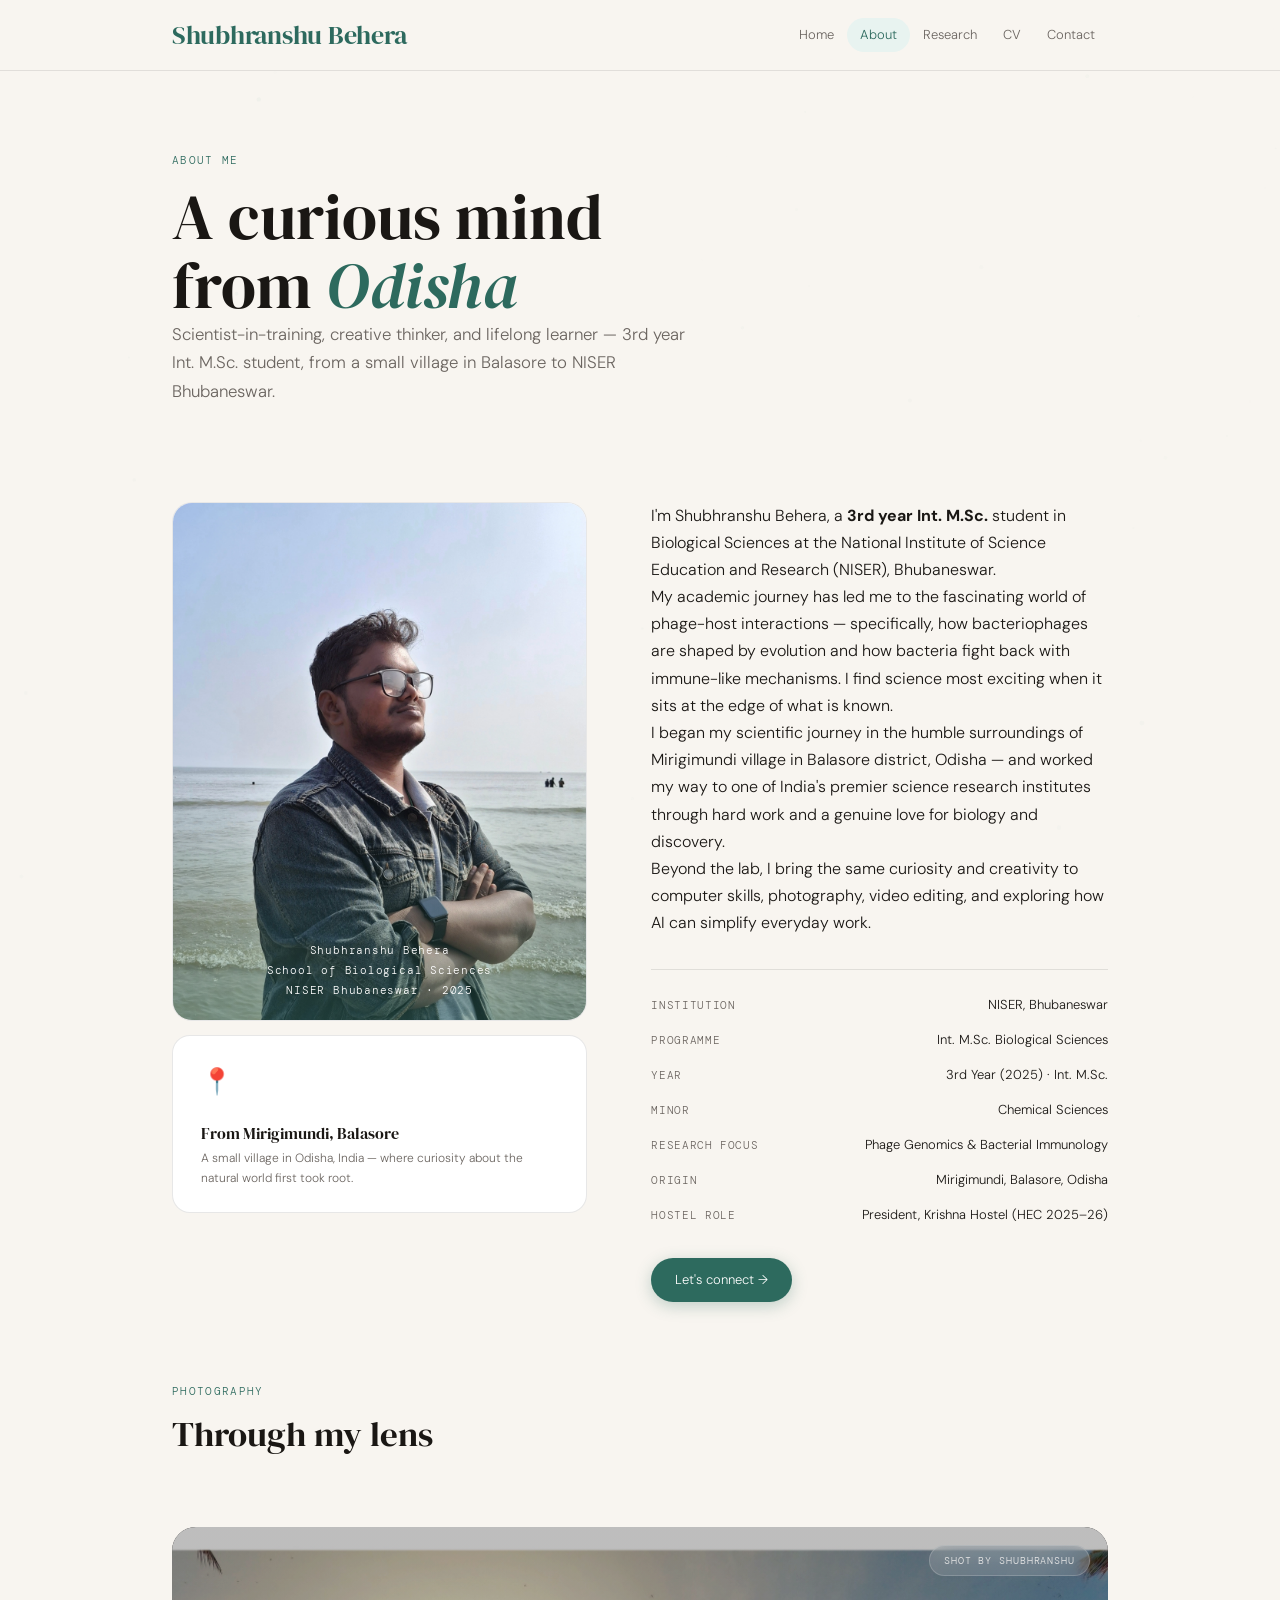
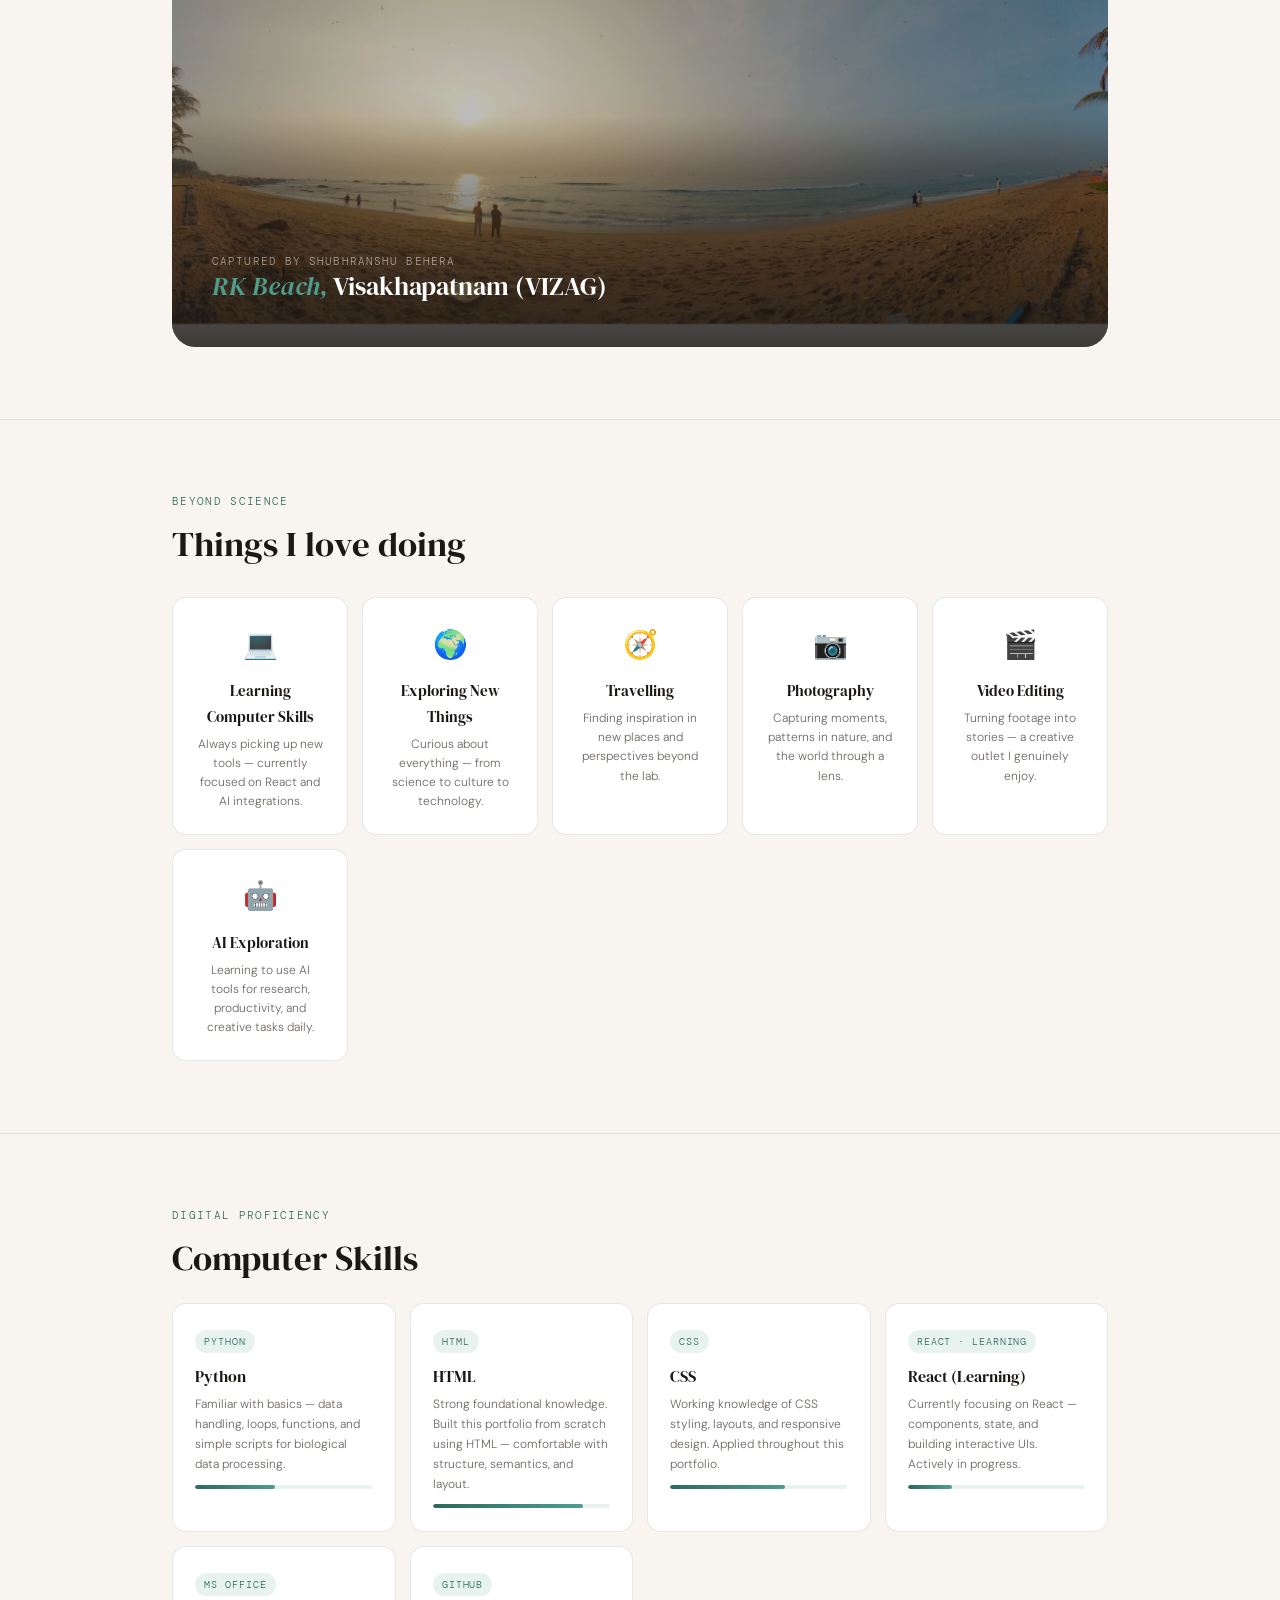
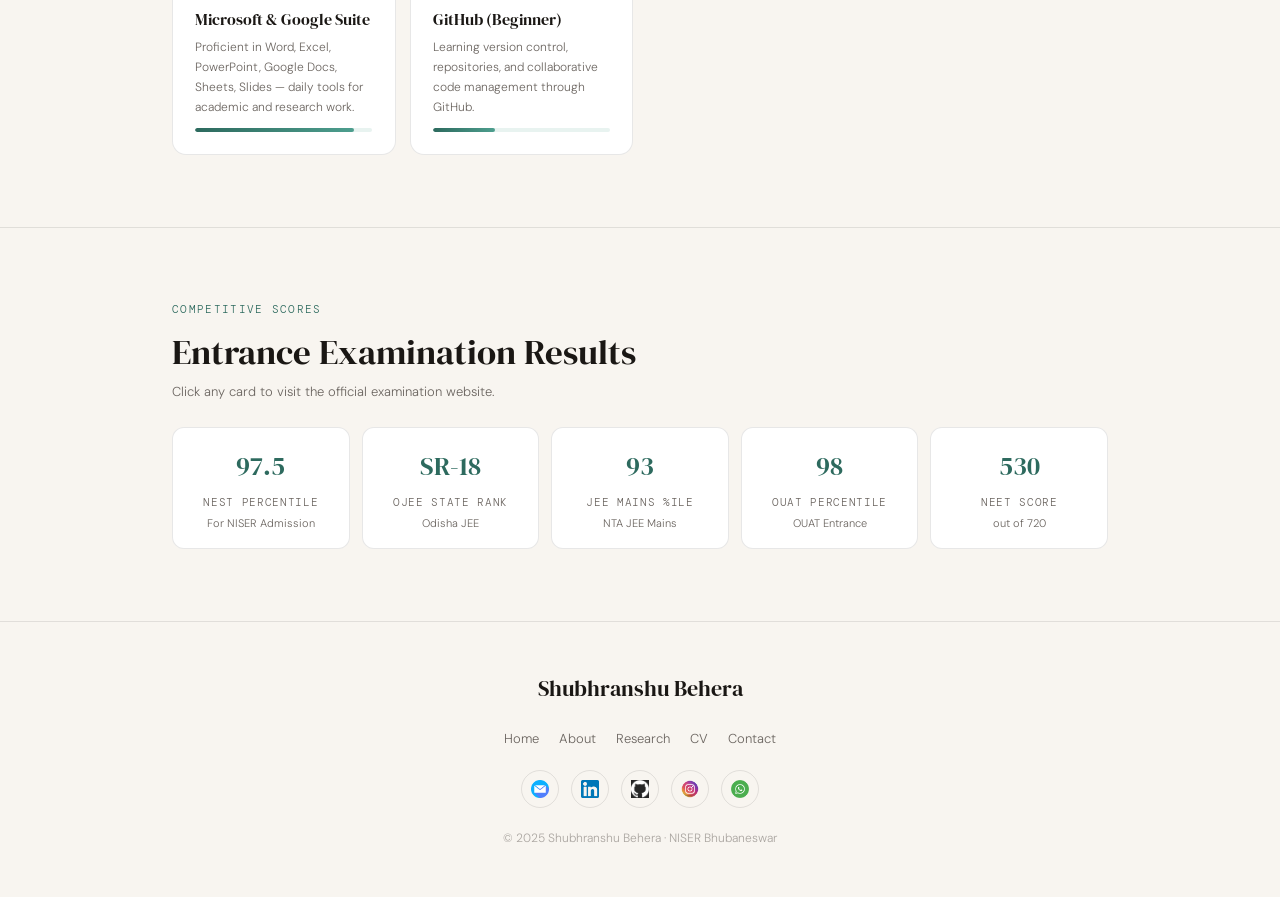
==== about.html @ 4f6c178b "protfolio" ====
<!DOCTYPE html>
<html lang="en">
<head>
  <meta charset="UTF-8" />
  <meta name="viewport" content="width=device-width, initial-scale=1.0" />
  <title>About — Shubhranshu Behera</title>
  <link rel="stylesheet" href="style.css" />
  <style>
    .about-grid {
      display: grid; grid-template-columns: 1fr 1.1fr;
      gap: 4rem; padding: 3rem 0 5rem; align-items: start;
    }
    @media (max-width: 700px) { .about-grid { grid-template-columns: 1fr; gap: 2.5rem; } }

    /* portrait */
    .portrait-area { position: sticky; top: 90px; }
    .portrait-box {
      background: white; border: 1px solid var(--border);
      border-radius: 20px; aspect-ratio: 4/5;
      display: flex; align-items: center; justify-content: center;
      flex-direction: column; gap: 14px;
      position: relative; overflow: hidden;
    }
    .portrait-box img {
      position: absolute; inset: 0; width: 100%; height: 100%;
      object-fit: cover; object-position: top center;
    }
    .portrait-box::before {
      content: ''; position: absolute; bottom: 0; left: 0; right: 0; z-index: 1;
      height: 45%; background: linear-gradient(to top, rgba(45,106,94,0.45), transparent);
    }
    .portrait-caption {
      font-family: var(--mono); font-size: 11px; letter-spacing: 0.07em;
      color: white; text-align: center; padding: 0 1.5rem;
      position: absolute; bottom: 1.2rem; left: 0; right: 0;
      z-index: 2; line-height: 1.8;
    }
    .origin-band {
      background: white; border: 1px solid var(--border);
      border-radius: 18px; padding: 1.5rem 1.75rem;
      display: flex; align-items: center; gap: 1.25rem; flex-wrap: wrap;
      margin-top: 14px;
      transition: border-color 0.2s, box-shadow 0.2s;
    }
    .origin-band:hover { border-color: var(--teal-mid); box-shadow: 0 6px 18px rgba(45,106,94,0.09); }
    .origin-pin { font-size: 1.6rem; }
    .origin-text h3 { font-family: var(--serif); font-size: 1rem; color: var(--ink); margin-bottom: 3px; }
    .origin-text p { font-size: 12px; color: var(--ink-muted); }

    /* about text */
    .about-text p { color: var(--ink-muted); margin-bottom: 1.2rem; font-size: 0.98rem; line-height: 1.9; }
    .about-text p.lead { font-family: var(--serif); font-size: 1.15rem; color: var(--ink); line-height: 1.65; margin-bottom: 1.4rem; }

    .info-list { list-style: none; margin-top: 2rem; border-top: 1px solid var(--border); padding-top: 1.5rem; display: flex; flex-direction: column; gap: 13px; }
    .info-list li { display: flex; justify-content: space-between; align-items: baseline; font-size: 13px; gap: 1rem; }
    .info-list .key { font-family: var(--mono); font-size: 11px; letter-spacing: 0.06em; text-transform: uppercase; color: var(--ink-muted); white-space: nowrap; }
    .info-list .val { color: var(--ink); text-align: right; }

    /* hobbies */
    .hobbies-section { border-top: 1px solid var(--border); padding: 4.5rem 0; }
    .hobbies-grid { display: grid; grid-template-columns: repeat(auto-fit, minmax(170px, 1fr)); gap: 14px; margin-top: 2rem; }
    .hobby-card {
      background: white; border: 1px solid var(--border);
      border-radius: 14px; padding: 1.4rem; text-align: center;
      transition: transform 0.3s cubic-bezier(0.22,1,0.36,1), box-shadow 0.3s;
    }
    .hobby-card:hover { transform: translateY(-4px); box-shadow: 0 12px 30px rgba(45,106,94,0.1); }
    .hobby-icon { font-size: 1.75rem; margin-bottom: 10px; }
    .hobby-title { font-family: var(--serif); font-size: 0.95rem; color: var(--ink); margin-bottom: 5px; }
    .hobby-desc { font-size: 12px; color: var(--ink-muted); line-height: 1.6; }

    /* ── COMPUTER SKILLS (moved from research, no emojis) ── */
    .section-block-about { padding: 4.5rem 0; border-top: 1px solid var(--border); }
    .comp-grid { display: grid; grid-template-columns: repeat(auto-fit, minmax(200px, 1fr)); gap: 14px; margin-top: 1.5rem; }
    .comp-card {
      background: white; border: 1px solid var(--border);
      border-radius: 14px; padding: 1.4rem;
      transition: transform 0.25s cubic-bezier(0.22,1,0.36,1), box-shadow 0.25s;
    }
    .comp-card:hover { transform: translateY(-3px); box-shadow: 0 8px 24px rgba(45,106,94,0.09); }
    .comp-title { font-family: var(--serif); font-size: 1rem; color: var(--ink); margin-bottom: 5px; }
    .comp-desc { font-size: 12px; color: var(--ink-muted); line-height: 1.65; margin-bottom: 10px; }
    .skill-bar { background: var(--teal-light); border-radius: 4px; overflow: hidden; }
    .skill-bar-fill { height: 4px; background: linear-gradient(90deg, var(--teal), var(--teal-mid)); border-radius: 4px; transition: width 1.2s cubic-bezier(0.22,1,0.36,1); width: 0%; }

    /* ── COMPETITIVE SCORES ── */
    .scores-grid { display: grid; grid-template-columns: repeat(auto-fit, minmax(150px, 1fr)); gap: 12px; margin-top: 1.5rem; }
  </style>
</head>
<body>
<div id="progress-bar"></div>
<div class="page-wrap">

  <header>
    <div class="header-inner">
      <a class="logo" href="index.html">Shubhranshu <span>Behera</span></a>
      <nav>
        <a href="index.html">Home</a>
        <a href="about.html" class="active">About</a>
        <a href="research.html">Research</a>
        <a href="cv.html">CV</a>
        <a href="contact.html">Contact</a>
      </nav>
    </div>
  </header>

  <main>
    <section class="page-hero">
      <div class="container">
        <span class="section-label hi">About me</span>
        <!-- #5: 3rd year Int. M.Sc. in heading area -->
        <h1 class="hi2">A curious mind<br/>from <em style="color:var(--teal);">Odisha</em></h1>
        <p class="hi3">Scientist-in-training, creative thinker, and lifelong learner — 3rd year Int. M.Sc. student, from a small village in Balasore to NISER Bhubaneswar.</p>
      </div>
    </section>

    <div class="container">
      <div class="about-grid">

        <!-- PORTRAIT with shubu.webp (#1) -->
        <div class="portrait-area reveal from-left">
          <div class="portrait-box">
            <img src="assets/shubu.webp" alt="Shubhranshu Behera" />
            <div class="portrait-caption">
              Shubhranshu Behera<br/>School of Biological Sciences<br/>NISER Bhubaneswar · 2025
            </div>
          </div>

          <div class="origin-band">
            <div class="origin-pin">📍</div>
            <div class="origin-text">
              <h3>From Mirigimundi, Balasore</h3>
              <p>A small village in Odisha, India — where curiosity about the natural world first took root.</p>
            </div>
          </div>
        </div>

        <div class="reveal from-right">
          <p class="lead">
            I'm Shubhranshu Behera, a <strong>3rd year Int. M.Sc.</strong> student in Biological Sciences at the National Institute of Science Education and Research (NISER), Bhubaneswar.
          </p>
          <p>
            My academic journey has led me to the fascinating world of phage-host interactions — specifically, how bacteriophages are shaped by evolution and how bacteria fight back with immune-like mechanisms. I find science most exciting when it sits at the edge of what is known.
          </p>
          <p>
            I began my scientific journey in the humble surroundings of Mirigimundi village in Balasore district, Odisha — and worked my way to one of India's premier science research institutes through hard work and a genuine love for biology and discovery.
          </p>
          <p>
            Beyond the lab, I bring the same curiosity and creativity to computer skills, photography, video editing, and exploring how AI can simplify everyday work.
          </p>

          <ul class="info-list">
            <li><span class="key">Institution</span><span class="val">NISER, Bhubaneswar</span></li>
            <li><span class="key">Programme</span><span class="val">Int. M.Sc. Biological Sciences</span></li>
            <!-- #5 -->
            <li><span class="key">Year</span><span class="val">3rd Year (2025) · Int. M.Sc.</span></li>
            <li><span class="key">Minor</span><span class="val">Chemical Sciences</span></li>
            <li><span class="key">Research focus</span><span class="val">Phage Genomics &amp; Bacterial Immunology</span></li>
            <li><span class="key">Origin</span><span class="val">Mirigimundi, Balasore, Odisha</span></li>
            <li><span class="key">Hostel role</span><span class="val">President, Krishna Hostel (HEC 2025–26)</span></li>
          </ul>

          <div style="margin-top:2rem;">
            <a href="contact.html" class="btn btn-primary">Let's connect →</a>
          </div>
        </div>

      </div>
    </div>

    <!-- PHOTOGRAPHY SHOWCASE — banner.jpg (#3) -->
    <div class="container">
      <span class="section-label reveal">Photography</span>
      <h2 class="reveal d1" style="margin-bottom:1.5rem;">Through my lens</h2>
      <div class="photo-showcase reveal from-scale">
        <img src="assets/banner.jpg" alt="RK Beach, Visakhapatnam" />
        <div class="photo-credit-badge">Shot by Shubhranshu</div>
        <div class="photo-showcase-overlay">
          <div class="photo-byline">Captured by Shubhranshu Behera</div>
          <div class="photo-place"><em>RK Beach,</em> Visakhapatnam (VIZAG)</div>
        </div>
      </div>
    </div>

    <!-- HOBBIES -->
    <section class="hobbies-section">
      <div class="container">
        <span class="section-label reveal">Beyond science</span>
        <h2 class="reveal d1">Things I love doing</h2>
        <div class="hobbies-grid">
          <div class="hobby-card reveal"><div class="hobby-icon">💻</div><div class="hobby-title">Learning Computer Skills</div><div class="hobby-desc">Always picking up new tools — currently focused on React and AI integrations.</div></div>
          <div class="hobby-card reveal d1"><div class="hobby-icon">🌍</div><div class="hobby-title">Exploring New Things</div><div class="hobby-desc">Curious about everything — from science to culture to technology.</div></div>
          <div class="hobby-card reveal d2"><div class="hobby-icon">🧭</div><div class="hobby-title">Travelling</div><div class="hobby-desc">Finding inspiration in new places and perspectives beyond the lab.</div></div>
          <div class="hobby-card reveal d3"><div class="hobby-icon">📷</div><div class="hobby-title">Photography</div><div class="hobby-desc">Capturing moments, patterns in nature, and the world through a lens.</div></div>
          <div class="hobby-card reveal d4"><div class="hobby-icon">🎬</div><div class="hobby-title">Video Editing</div><div class="hobby-desc">Turning footage into stories — a creative outlet I genuinely enjoy.</div></div>
          <div class="hobby-card reveal d5"><div class="hobby-icon">🤖</div><div class="hobby-title">AI Exploration</div><div class="hobby-desc">Learning to use AI tools for research, productivity, and creative tasks daily.</div></div>
        </div>
      </div>
    </section>

    <!-- #11–12: COMPUTER SKILLS — no emojis, on about page -->
    <section class="section-block-about">
      <div class="container">
        <span class="section-label reveal">Digital proficiency</span>
        <h2 class="reveal d1" style="margin-bottom:0.5rem;">Computer Skills</h2>
        <div class="comp-grid">
          <div class="comp-card reveal">
            <span class="comp-pill">Python</span>
            <div class="comp-title">Python</div>
            <div class="comp-desc">Familiar with basics — data handling, loops, functions, and simple scripts for biological data processing.</div>
            <div class="skill-bar"><div class="skill-bar-fill" data-width="45%"></div></div>
          </div>
          <div class="comp-card reveal d1">
            <span class="comp-pill">HTML</span>
            <div class="comp-title">HTML</div>
            <div class="comp-desc">Strong foundational knowledge. Built this portfolio from scratch using HTML — comfortable with structure, semantics, and layout.</div>
            <div class="skill-bar"><div class="skill-bar-fill" data-width="85%"></div></div>
          </div>
          <div class="comp-card reveal d2">
            <span class="comp-pill">CSS</span>
            <div class="comp-title">CSS</div>
            <div class="comp-desc">Working knowledge of CSS styling, layouts, and responsive design. Applied throughout this portfolio.</div>
            <div class="skill-bar"><div class="skill-bar-fill" data-width="65%"></div></div>
          </div>
          <div class="comp-card reveal d3">
            <span class="comp-pill">React · Learning</span>
            <div class="comp-title">React (Learning)</div>
            <div class="comp-desc">Currently focusing on React — components, state, and building interactive UIs. Actively in progress.</div>
            <div class="skill-bar"><div class="skill-bar-fill" data-width="25%"></div></div>
          </div>
          <div class="comp-card reveal d4">
            <span class="comp-pill">MS Office</span>
            <div class="comp-title">Microsoft &amp; Google Suite</div>
            <div class="comp-desc">Proficient in Word, Excel, PowerPoint, Google Docs, Sheets, Slides — daily tools for academic and research work.</div>
            <div class="skill-bar"><div class="skill-bar-fill" data-width="90%"></div></div>
          </div>
          <div class="comp-card reveal d5">
            <span class="comp-pill">GitHub</span>
            <div class="comp-title">GitHub (Beginner)</div>
            <div class="comp-desc">Learning version control, repositories, and collaborative code management through GitHub.</div>
            <div class="skill-bar"><div class="skill-bar-fill" data-width="35%"></div></div>
          </div>
        </div>
      </div>
    </section>

    <!-- #13: COMPETITIVE SCORES with exam site links -->
    <section class="section-block-about">
      <div class="container">
        <span class="section-label reveal">Competitive scores</span>
        <h2 class="reveal d1" style="margin-bottom:0.5rem;">Entrance Examination Results</h2>
        <p class="reveal d2" style="font-size:13px;color:var(--ink-muted);margin-bottom:1.5rem;">Click any card to visit the official examination website.</p>
        <div class="scores-grid">
          <a class="score-card-link reveal" href="https://www.niser.ac.in/nest/" target="_blank">
            <div class="sc-num">97.5</div>
            <div class="sc-label">NEST Percentile</div>
            <div class="sc-sub">For NISER Admission</div>
          </a>
          <a class="score-card-link reveal d1" href="https://ojee.nic.in" target="_blank">
            <div class="sc-num">SR-18</div>
            <div class="sc-label">OJEE State Rank</div>
            <div class="sc-sub">Odisha JEE</div>
          </a>
          <a class="score-card-link reveal d2" href="https://jeemain.nta.nic.in" target="_blank">
            <div class="sc-num">93</div>
            <div class="sc-label">JEE Mains %ile</div>
            <div class="sc-sub">NTA JEE Mains</div>
          </a>
          <a class="score-card-link reveal d3" href="https://ouat.ac.in" target="_blank">
            <div class="sc-num">98</div>
            <div class="sc-label">OUAT Percentile</div>
            <div class="sc-sub">OUAT Entrance</div>
          </a>
          <a class="score-card-link reveal d4" href="https://neet.nta.nic.in" target="_blank">
            <div class="sc-num">530</div>
            <div class="sc-label">NEET Score</div>
            <div class="sc-sub">out of 720</div>
          </a>
        </div>
      </div>
    </section>

  </main>

  <footer>
    <div class="footer-inner">
      <div class="footer-name">Shubhranshu Behera</div>
      <div class="footer-links">
        <a href="index.html">Home</a>
        <a href="about.html">About</a>
        <a href="research.html">Research</a>
        <a href="cv.html">CV</a>
        <a href="contact.html">Contact</a>
      </div>
      <div class="footer-social">
        <a href="mailto:shubhranshu.behera@niser.ac.in" title="Email">
          <img src="assets/email.png" alt="Email" />
        </a>
        <a href="https://www.linkedin.com/in/shubhranshubehera" target="_blank" title="LinkedIn">
          <img src="assets/linkedin.png" alt="LinkedIn" />
        </a>
        <a href="https://github.com" target="_blank" title="GitHub">
          <img src="assets/github.png" alt="GitHub" />
        </a>
        <a href="https://www.instagram.com/shubhranshu.24?igsh=MTVxOXNwcnUxMHh3Zw==" target="_blank" title="Instagram">
          <img src="assets/instagram.png" alt="Instagram" />
        </a>
        <a href="https://wa.me/919668183243" target="_blank" title="WhatsApp">
          <img src="assets/whatsapp.png" alt="WhatsApp" />
        </a>
      </div>
      <div class="footer-copy">© 2025 Shubhranshu Behera · NISER Bhubaneswar</div>
    </div>
  </footer>
</div>
<script src="main.js"></script>
</body>
</html>
---- style.css ----
@import url('https://fonts.googleapis.com/css2?family=DM+Serif+Display:ital@0;1&family=DM+Sans:opsz,wght@9..40,300;9..40,400;9..40,500&family=DM+Mono:wght@400;500&display=swap');

*, *::before, *::after { box-sizing: border-box; margin: 0; padding: 0; }

:root {
  --cream: #F8F5F0;
  --ink: #1A1714;
  --ink-muted: #6B6560;
  --teal: #2D6A5E;
  --teal-light: #E8F3F0;
  --teal-mid: #4D9E8E;
  --accent: #C4A882;
  --border: rgba(26,23,20,0.1);
  --serif: 'DM Serif Display', Georgia, serif;
  --sans: 'DM Sans', sans-serif;
  --mono: 'DM Mono', monospace;
}

html { scroll-behavior: smooth; }

body {
  font-family: var(--sans);
  background: var(--cream);
  color: var(--ink);
  font-size: 16px;
  line-height: 1.7;
  font-weight: 300;
  overflow-x: hidden;
}

/* ── SCROLL REVEAL ── */
.reveal {
  opacity: 0;
  transform: translateY(32px);
  transition: opacity 0.7s cubic-bezier(0.22,1,0.36,1), transform 0.7s cubic-bezier(0.22,1,0.36,1);
}
.reveal.visible { opacity: 1; transform: translateY(0); }
.reveal.from-left { transform: translateX(-36px); }
.reveal.from-left.visible { transform: translateX(0); }
.reveal.from-right { transform: translateX(36px); }
.reveal.from-right.visible { transform: translateX(0); }
.reveal.from-scale { transform: scale(0.90) translateY(16px); }
.reveal.from-scale.visible { transform: scale(1) translateY(0); }
.d1 { transition-delay: 0.08s; }
.d2 { transition-delay: 0.16s; }
.d3 { transition-delay: 0.24s; }
.d4 { transition-delay: 0.32s; }
.d5 { transition-delay: 0.40s; }
.d6 { transition-delay: 0.48s; }

/* ── SCROLL PROGRESS ── */
#progress-bar {
  position: fixed; top: 0; left: 0;
  height: 3px;
  background: linear-gradient(90deg, var(--teal), var(--teal-mid), var(--accent));
  z-index: 9999; width: 0%;
  transition: width 0.08s linear;
  box-shadow: 0 0 8px rgba(77,158,142,0.5);
}

/* ── PARTICLE CANVAS ── */
#particle-canvas {
  position: fixed; top: 0; left: 0;
  width: 100%; height: 100%;
  pointer-events: none; z-index: 0; opacity: 0.5;
}
.page-wrap { position: relative; z-index: 1; }

/* ── HEADER ── */
header {
  position: sticky; top: 0; z-index: 100;
  background: rgba(248,245,240,0.92);
  backdrop-filter: blur(20px);
  border-bottom: 1px solid var(--border);
  transition: box-shadow 0.3s;
}
header.scrolled { box-shadow: 0 2px 30px rgba(0,0,0,0.09); }

.header-inner {
  max-width: 1000px; margin: 0 auto;
  padding: 0 2rem; height: 70px;
  display: flex; align-items: center; justify-content: space-between;
}

/* LOGO – bigger + full teal (#4 & #7) */
.logo {
  font-family: var(--serif); font-size: 1.65rem;
  color: var(--teal);
  text-decoration: none; letter-spacing: -0.01em;
  transition: opacity 0.2s;
}
.logo:hover { opacity: 0.78; }
.logo span { color: var(--teal); }

nav { display: flex; align-items: center; }
nav a {
  font-size: 13px; color: var(--ink-muted);
  text-decoration: none; padding: 6px 13px;
  border-radius: 20px;
  transition: color 0.2s, background 0.2s;
}
nav a:hover, nav a.active { color: var(--teal); background: var(--teal-light); }

/* ── FOOTER ── */
footer { border-top: 1px solid var(--border); background: var(--cream); padding: 3rem 2rem; }
.footer-inner {
  max-width: 1000px; margin: 0 auto;
  display: flex; flex-direction: column;
  align-items: center; text-align: center; gap: 1.25rem;
}
.footer-name { font-family: var(--serif); font-size: 1.4rem; color: var(--ink); }
.footer-links { display: flex; gap: 20px; flex-wrap: wrap; justify-content: center; }
.footer-links a { font-size: 13px; color: var(--ink-muted); text-decoration: none; transition: color 0.2s; }
.footer-links a:hover { color: var(--teal); }
.footer-copy { font-size: 12px; color: var(--ink-muted); opacity: 0.55; }

.footer-social { display: flex; gap: 12px; align-items: center; }
.footer-social a {
  width: 38px; height: 38px; border-radius: 50%;
  border: 1px solid var(--border);
  display: flex; align-items: center; justify-content: center;
  text-decoration: none; font-size: 16px;
  transition: border-color 0.2s, background 0.2s, transform 0.3s cubic-bezier(0.22,1,0.36,1), box-shadow 0.2s;
}
.footer-social a:hover {
  background: var(--teal-light); border-color: var(--teal-mid);
  transform: translateY(-3px) scale(1.08);
  box-shadow: 0 6px 18px rgba(45,106,94,0.18);
}
.footer-social a img { width: 18px; height: 18px; object-fit: contain; }

/* ── LAYOUT ── */
.page-wrap { min-height: 100vh; display: flex; flex-direction: column; }
main { flex: 1; }
.container { max-width: 1000px; margin: 0 auto; padding: 0 2rem; }

/* ── TYPOGRAPHY ── */
h1, h2, h3 { font-family: var(--serif); font-weight: 400; }
h1 { font-size: clamp(2.4rem, 6vw, 4rem); line-height: 1.08; }
h2 { font-size: clamp(1.6rem, 3vw, 2.2rem); line-height: 1.2; }
h3 { font-size: 1.15rem; line-height: 1.35; }

.section-label {
  font-family: var(--mono); font-size: 11px;
  letter-spacing: 0.12em; text-transform: uppercase;
  color: var(--teal); margin-bottom: 0.75rem; display: block;
}

.tag {
  display: inline-block; font-size: 12px; font-family: var(--mono);
  padding: 4px 12px; border-radius: 20px;
  border: 1px solid var(--border); color: var(--ink-muted); margin: 3px;
  transition: background 0.2s, color 0.2s, border-color 0.2s, transform 0.2s;
}
.tag:hover { background: var(--teal-light); color: var(--teal); border-color: var(--teal-mid); transform: translateY(-1px); }

.card {
  background: white; border: 1px solid var(--border);
  border-radius: 16px; padding: 1.75rem;
  transition: transform 0.25s, box-shadow 0.25s;
}
.card:hover { transform: translateY(-3px); box-shadow: 0 12px 36px rgba(45,106,94,0.09); }

.btn {
  display: inline-flex; align-items: center; gap: 8px;
  padding: 11px 24px; border-radius: 24px;
  font-size: 13px; font-family: var(--sans);
  text-decoration: none; transition: all 0.25s cubic-bezier(0.22,1,0.36,1);
  cursor: pointer; border: none; position: relative; overflow: hidden;
}
.btn-primary { background: var(--teal); color: white; box-shadow: 0 4px 16px rgba(45,106,94,0.28); }
.btn-primary:hover { background: #235348; transform: translateY(-2px); box-shadow: 0 8px 28px rgba(45,106,94,0.38); }
.btn-outline { background: transparent; color: var(--teal); border: 1px solid var(--teal-mid); }
.btn-outline:hover { background: var(--teal-light); transform: translateY(-2px); box-shadow: 0 6px 18px rgba(45,106,94,0.12); }

.page-hero { padding: 5rem 0 3rem; }
.page-hero p { max-width: 520px; color: var(--ink-muted); font-size: 1.05rem; }

@keyframes heroIn {
  from { opacity: 0; transform: translateY(28px); }
  to   { opacity: 1; transform: translateY(0); }
}
.hi  { animation: heroIn 0.8s cubic-bezier(0.22,1,0.36,1) both; }
.hi2 { animation: heroIn 0.8s 0.12s cubic-bezier(0.22,1,0.36,1) both; }
.hi3 { animation: heroIn 0.8s 0.22s cubic-bezier(0.22,1,0.36,1) both; }
.hi4 { animation: heroIn 0.8s 0.32s cubic-bezier(0.22,1,0.36,1) both; }
.hi5 { animation: heroIn 0.8s 0.42s cubic-bezier(0.22,1,0.36,1) both; }

/* ── FLOATING GRADIENT ORBS ── */
.hero-orb {
  position: absolute; border-radius: 50%;
  pointer-events: none; filter: blur(80px);
}
.hero-orb-1 {
  width: 500px; height: 500px; top: -120px; right: -180px;
  background: radial-gradient(circle, rgba(77,158,142,0.13) 0%, transparent 68%);
  animation: orbFloat1 9s ease-in-out infinite;
}
.hero-orb-2 {
  width: 320px; height: 320px; bottom: 0; left: -100px;
  background: radial-gradient(circle, rgba(196,168,130,0.09) 0%, transparent 70%);
  animation: orbFloat2 13s ease-in-out infinite;
}
@keyframes orbFloat1 {
  0%,100% { transform: translate(0,0) scale(1); }
  33% { transform: translate(28px,-18px) scale(1.04); }
  66% { transform: translate(-12px,22px) scale(0.97); }
}
@keyframes orbFloat2 {
  0%,100% { transform: translate(0,0); }
  50% { transform: translate(22px,-14px); }
}

/* ── TYPEWRITER CURSOR ── */
.tw-cursor {
  display: inline-block; width: 2px; height: 0.85em;
  background: var(--teal); margin-left: 2px; vertical-align: middle;
  animation: twBlink 1.1s step-end infinite;
}
@keyframes twBlink { 0%,100%{opacity:1} 50%{opacity:0} }

/* ── PHOTO SHOWCASE ── */
.photo-showcase {
  position: relative; border-radius: 24px; overflow: hidden;
  height: 420px; background: #111; margin-top: 4.5rem; margin-bottom: 4.5rem;
}
.photo-showcase img {
  width: 100%; height: 100%; object-fit: cover;
  transition: transform 0.8s cubic-bezier(0.22,1,0.36,1), filter 0.5s;
  filter: brightness(0.82);
}
.photo-showcase:hover img { transform: scale(1.04); filter: brightness(0.9); }
.photo-showcase-overlay {
  position: absolute; inset: 0;
  background: linear-gradient(to top, rgba(26,23,20,0.82) 0%, rgba(26,23,20,0.1) 55%);
  display: flex; flex-direction: column; justify-content: flex-end; padding: 2.5rem;
}
.photo-credit-badge {
  position: absolute; top: 18px; right: 18px;
  background: rgba(255,255,255,0.14); backdrop-filter: blur(12px);
  border: 1px solid rgba(255,255,255,0.22);
  color: white; font-family: var(--mono); font-size: 10px;
  letter-spacing: 0.09em; text-transform: uppercase;
  padding: 6px 14px; border-radius: 20px;
}
.photo-place { font-family: var(--serif); font-size: 1.6rem; color: white; line-height: 1.2; margin-bottom: 6px; }
.photo-place em { color: var(--teal-mid); font-style: italic; }
.photo-byline { font-family: var(--mono); font-size: 11px; letter-spacing: 0.1em; text-transform: uppercase; color: rgba(255,255,255,0.55); }

/* ── NEXT PROJECT CARD ── */
.next-project-card {
  background: white; border: 1px solid var(--border); border-radius: 18px;
  overflow: hidden; display: grid; grid-template-columns: 180px 1fr;
  margin-top: 1.5rem;
  transition: transform 0.25s, box-shadow 0.25s;
}
.next-project-card:hover { transform: translateY(-3px); box-shadow: 0 14px 40px rgba(45,106,94,0.1); }
.np-img { min-height: 200px; background: var(--teal-light); overflow: hidden; position: relative; }
.np-img img { width: 100%; height: 100%; object-fit: cover; object-position: top center; transition: transform 0.4s; }
.next-project-card:hover .np-img img { transform: scale(1.05); }
.np-body { padding: 1.75rem 2rem; display: flex; flex-direction: column; justify-content: center; }
.np-tag { display: inline-block; font-size: 11px; font-family: var(--mono); padding: 3px 10px; border-radius: 20px; background: var(--teal-light); color: var(--teal); margin-bottom: 10px; letter-spacing: 0.05em; text-transform: uppercase; }
.np-name { font-family: var(--serif); font-size: 1.15rem; color: var(--ink); margin-bottom: 4px; }
.np-role { font-size: 12px; color: var(--ink-muted); margin-bottom: 12px; }
.np-desc { font-size: 13px; color: var(--ink-muted); line-height: 1.75; }
@media (max-width: 600px) { .next-project-card { grid-template-columns: 1fr; } .np-img { min-height: 160px; } }

/* ── SCORE CARD LINKS ── */
.score-card-link {
  display: block; text-decoration: none;
  background: white; border: 1px solid var(--border); border-radius: 12px; padding: 1rem; text-align: center;
  transition: border-color 0.2s, transform 0.25s cubic-bezier(0.22,1,0.36,1), box-shadow 0.2s;
}
.score-card-link:hover { border-color: var(--teal-mid); transform: translateY(-3px); box-shadow: 0 10px 28px rgba(45,106,94,0.12); }
.sc-num { font-family: var(--serif); font-size: 1.65rem; color: var(--teal); }
.sc-label { font-size: 11px; font-family: var(--mono); color: var(--ink-muted); letter-spacing: 0.06em; text-transform: uppercase; margin-top: 4px; }
.sc-sub { font-size: 11px; color: var(--ink-muted); margin-top: 2px; }

/* ── COMP CARD NO-EMOJI ── */
.comp-pill { display: inline-block; font-size: 10px; font-family: var(--mono); letter-spacing: 0.09em; text-transform: uppercase; padding: 3px 9px; border-radius: 20px; background: var(--teal-light); color: var(--teal); margin-bottom: 10px; }

/* ── IIT LOGO ── */
.iit-logo { width: 44px; flex-shrink: 0; }
.iit-logo img { width: 100%; height: auto; }

/* ── INST STRIP ── */
.inst-strip {
  background: var(--teal); padding: 2.5rem;
  border-radius: 20px; margin: 0 0 5rem;
  display: flex; align-items: center; justify-content: space-between;
  gap: 2rem; flex-wrap: wrap;
  position: relative; overflow: hidden;
}
.inst-strip-bg-img {
  position: absolute; inset: 0;
  background-size: cover; background-position: center;
  opacity: 0.15; border-radius: 20px;
  transition: opacity 0.4s;
}
.inst-strip:hover .inst-strip-bg-img { opacity: 0.22; }
.inst-strip::after {
  content: 'NISER';
  position: absolute; right: -10px; top: 50%; transform: translateY(-50%);
  font-family: var(--serif); font-size: 7rem; font-weight: 400;
  color: rgba(255,255,255,0.06); line-height: 1; pointer-events: none;
}
.inst-label { font-family: var(--mono); font-size: 11px; letter-spacing: 0.1em; text-transform: uppercase; color: rgba(255,255,255,0.55); margin-bottom: 6px; }
.inst-name { font-family: var(--serif); font-size: 1.3rem; color: white; }
.inst-sub { font-size: 13px; color: rgba(255,255,255,0.6); margin-top: 4px; }
.inst-strip a {
  background: rgba(255,255,255,0.12); color: white;
  border: 1px solid rgba(255,255,255,0.25);
  display: inline-flex; align-items: center; gap: 8px;
  padding: 10px 20px; border-radius: 24px; font-size: 13px;
  text-decoration: none; transition: background 0.2s; white-space: nowrap;
  position: relative; z-index: 1;
}
.inst-strip a:hover { background: rgba(255,255,255,0.22); }
.inst-strip > div { position: relative; z-index: 1; }

/* ── FLOATING LABEL BADGES ── */
@keyframes floatBadge {
  0%,100% { transform: translateY(0); }
  50% { transform: translateY(-6px); }
}
.float-badge { animation: floatBadge 3.5s ease-in-out infinite; }
.float-badge:nth-child(2) { animation-delay: 0.7s; }
.float-badge:nth-child(3) { animation-delay: 1.4s; }

@media (max-width: 700px) {
  .header-inner { padding: 0 1rem; }
  nav a { padding: 5px 9px; font-size: 12px; }
  .container { padding: 0 1.25rem; }
  .logo { font-size: 1.35rem; }
  .photo-showcase { height: 280px; }
}
.org-link {
  color: var(--ink-muted);
  text-decoration: none;
  transition: color 0.2s ease;
}

.org-link:hover {
  color: var(--teal);
}

.supervisor-label {
  font-family: var(--sans);
  font-weight: 700;
  color: var(--ink);
}

.supervisor-name {
  font-family: var(--sans);
  font-weight: 500;
  color: var(--teal);
  text-decoration: none;
  transition: color 0.2s ease;
}

.supervisor-name:hover {
  color: var(--teal-mid);
}
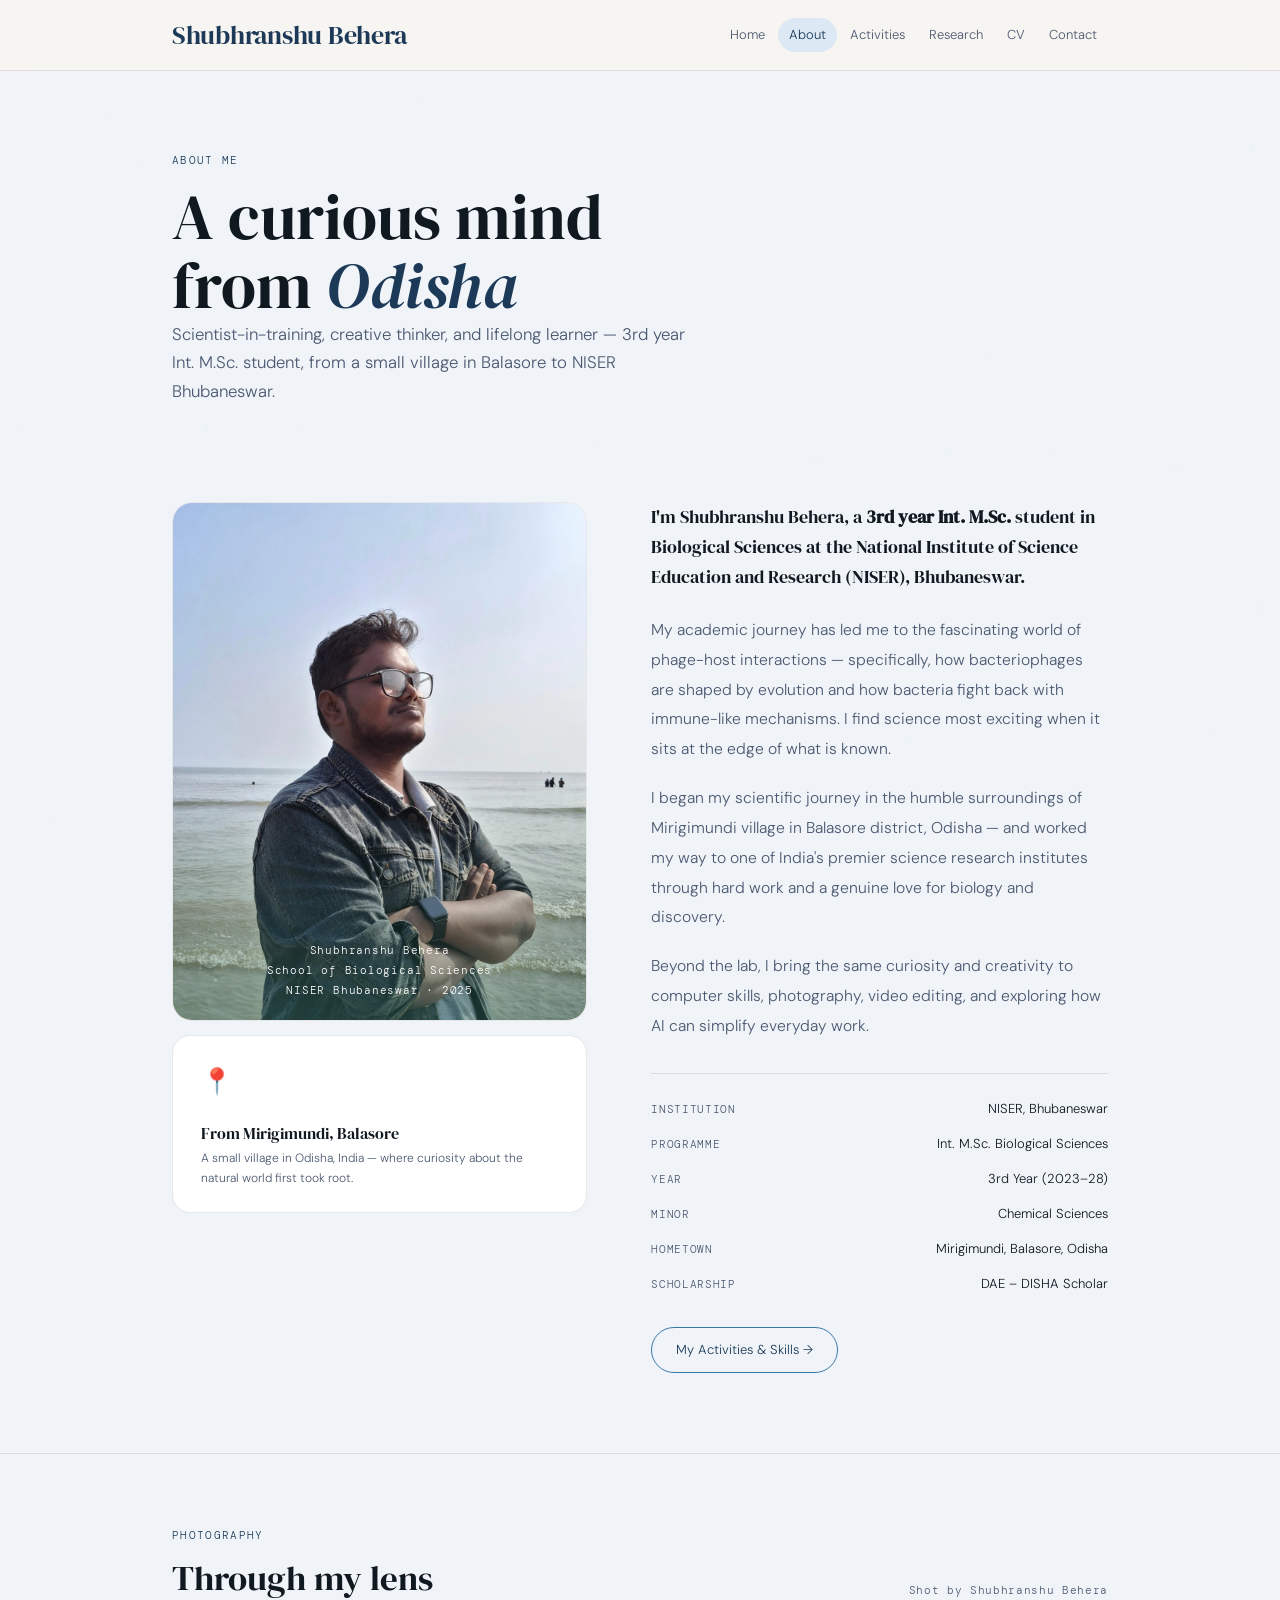
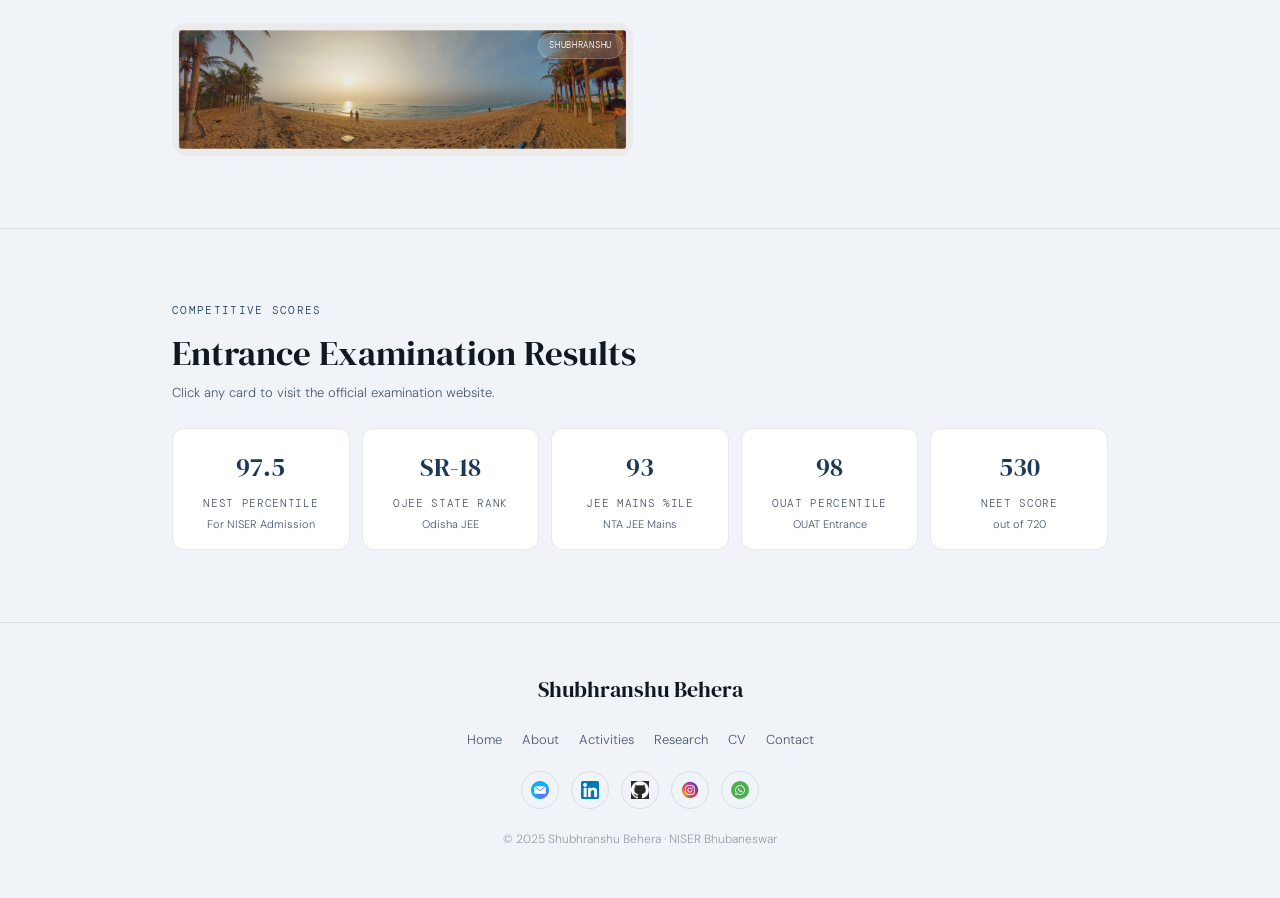
==== commit 7825a3c4: "Add files via upload" ====
--- a/about.html
+++ b/about.html
@@ -56,34 +56,13 @@
     .info-list .key { font-family: var(--mono); font-size: 11px; letter-spacing: 0.06em; text-transform: uppercase; color: var(--ink-muted); white-space: nowrap; }
     .info-list .val { color: var(--ink); text-align: right; }
 
-    /* hobbies */
-    .hobbies-section { border-top: 1px solid var(--border); padding: 4.5rem 0; }
-    .hobbies-grid { display: grid; grid-template-columns: repeat(auto-fit, minmax(170px, 1fr)); gap: 14px; margin-top: 2rem; }
-    .hobby-card {
-      background: white; border: 1px solid var(--border);
-      border-radius: 14px; padding: 1.4rem; text-align: center;
-      transition: transform 0.3s cubic-bezier(0.22,1,0.36,1), box-shadow 0.3s;
-    }
-    .hobby-card:hover { transform: translateY(-4px); box-shadow: 0 12px 30px rgba(45,106,94,0.1); }
-    .hobby-icon { font-size: 1.75rem; margin-bottom: 10px; }
-    .hobby-title { font-family: var(--serif); font-size: 0.95rem; color: var(--ink); margin-bottom: 5px; }
-    .hobby-desc { font-size: 12px; color: var(--ink-muted); line-height: 1.6; }
-
-    /* ── COMPUTER SKILLS (moved from research, no emojis) ── */
+    /* photography section */
+    .photo-section { border-top: 1px solid var(--border); padding: 4.5rem 0; }
+    .photo-section-header { display: flex; align-items: flex-end; justify-content: space-between; margin-bottom: 1.5rem; flex-wrap: wrap; gap: 1rem; }
+    .photo-add-note { font-family: var(--mono); font-size: 11px; color: var(--ink-muted); letter-spacing: 0.06em; }
+
+    /* Entrance scores */
     .section-block-about { padding: 4.5rem 0; border-top: 1px solid var(--border); }
-    .comp-grid { display: grid; grid-template-columns: repeat(auto-fit, minmax(200px, 1fr)); gap: 14px; margin-top: 1.5rem; }
-    .comp-card {
-      background: white; border: 1px solid var(--border);
-      border-radius: 14px; padding: 1.4rem;
-      transition: transform 0.25s cubic-bezier(0.22,1,0.36,1), box-shadow 0.25s;
-    }
-    .comp-card:hover { transform: translateY(-3px); box-shadow: 0 8px 24px rgba(45,106,94,0.09); }
-    .comp-title { font-family: var(--serif); font-size: 1rem; color: var(--ink); margin-bottom: 5px; }
-    .comp-desc { font-size: 12px; color: var(--ink-muted); line-height: 1.65; margin-bottom: 10px; }
-    .skill-bar { background: var(--teal-light); border-radius: 4px; overflow: hidden; }
-    .skill-bar-fill { height: 4px; background: linear-gradient(90deg, var(--teal), var(--teal-mid)); border-radius: 4px; transition: width 1.2s cubic-bezier(0.22,1,0.36,1); width: 0%; }
-
-    /* ── COMPETITIVE SCORES ── */
     .scores-grid { display: grid; grid-template-columns: repeat(auto-fit, minmax(150px, 1fr)); gap: 12px; margin-top: 1.5rem; }
   </style>
 </head>
@@ -94,13 +73,17 @@
   <header>
     <div class="header-inner">
       <a class="logo" href="index.html">Shubhranshu <span>Behera</span></a>
-      <nav>
+      <nav id="nav-menu">
         <a href="index.html">Home</a>
         <a href="about.html" class="active">About</a>
+        <a href="activities.html">Activities</a>
         <a href="research.html">Research</a>
         <a href="cv.html">CV</a>
         <a href="contact.html">Contact</a>
       </nav>
+      <button class="hamburger" id="hamburger" aria-label="Toggle menu">
+        <span></span><span></span><span></span>
+      </button>
     </div>
   </header>
 
@@ -108,7 +91,6 @@
     <section class="page-hero">
       <div class="container">
         <span class="section-label hi">About me</span>
-        <!-- #5: 3rd year Int. M.Sc. in heading area -->
         <h1 class="hi2">A curious mind<br/>from <em style="color:var(--teal);">Odisha</em></h1>
         <p class="hi3">Scientist-in-training, creative thinker, and lifelong learner — 3rd year Int. M.Sc. student, from a small village in Balasore to NISER Bhubaneswar.</p>
       </div>
@@ -117,7 +99,7 @@
     <div class="container">
       <div class="about-grid">
 
-        <!-- PORTRAIT with shubu.webp (#1) -->
+        <!-- PORTRAIT -->
         <div class="portrait-area reveal from-left">
           <div class="portrait-box">
             <img src="assets/shubu.webp" alt="Shubhranshu Behera" />
@@ -135,7 +117,7 @@
           </div>
         </div>
 
-        <div class="reveal from-right">
+        <div class="about-text reveal from-right">
           <p class="lead">
             I'm Shubhranshu Behera, a <strong>3rd year Int. M.Sc.</strong> student in Biological Sciences at the National Institute of Science Education and Research (NISER), Bhubaneswar.
           </p>
@@ -152,126 +134,101 @@
           <ul class="info-list">
             <li><span class="key">Institution</span><span class="val">NISER, Bhubaneswar</span></li>
             <li><span class="key">Programme</span><span class="val">Int. M.Sc. Biological Sciences</span></li>
-            <!-- #5 -->
-            <li><span class="key">Year</span><span class="val">3rd Year (2025) · Int. M.Sc.</span></li>
+            <li><span class="key">Year</span><span class="val">3rd Year (2023–28)</span></li>
             <li><span class="key">Minor</span><span class="val">Chemical Sciences</span></li>
-            <li><span class="key">Research focus</span><span class="val">Phage Genomics &amp; Bacterial Immunology</span></li>
-            <li><span class="key">Origin</span><span class="val">Mirigimundi, Balasore, Odisha</span></li>
-            <li><span class="key">Hostel role</span><span class="val">President, Krishna Hostel (HEC 2025–26)</span></li>
+            <li><span class="key">Hometown</span><span class="val">Mirigimundi, Balasore, Odisha</span></li>
+            <li><span class="key">Scholarship</span><span class="val">DAE – DISHA Scholar</span></li>
           </ul>
 
           <div style="margin-top:2rem;">
-            <a href="contact.html" class="btn btn-primary">Let's connect →</a>
+            <a href="activities.html" class="btn btn-outline">My Activities &amp; Skills →</a>
           </div>
         </div>
 
       </div>
     </div>
 
-    <!-- PHOTOGRAPHY SHOWCASE — banner.jpg (#3) -->
-    <div class="container">
-      <span class="section-label reveal">Photography</span>
-      <h2 class="reveal d1" style="margin-bottom:1.5rem;">Through my lens</h2>
-      <div class="photo-showcase reveal from-scale">
-        <img src="assets/banner.jpg" alt="RK Beach, Visakhapatnam" />
-        <div class="photo-credit-badge">Shot by Shubhranshu</div>
-        <div class="photo-showcase-overlay">
-          <div class="photo-byline">Captured by Shubhranshu Behera</div>
-          <div class="photo-place"><em>RK Beach,</em> Visakhapatnam (VIZAG)</div>
-        </div>
-      </div>
-    </div>
-
-    <!-- HOBBIES -->
-    <section class="hobbies-section">
+    <!-- ════════════════════════════════════
+         PHOTOGRAPHY — Through my lens
+         To add more photos: duplicate a
+         <div class="photo-item"> block and
+         change the src and caption text.
+    ════════════════════════════════════ -->
+    <section class="photo-section">
       <div class="container">
-        <span class="section-label reveal">Beyond science</span>
-        <h2 class="reveal d1">Things I love doing</h2>
-        <div class="hobbies-grid">
-          <div class="hobby-card reveal"><div class="hobby-icon">💻</div><div class="hobby-title">Learning Computer Skills</div><div class="hobby-desc">Always picking up new tools — currently focused on React and AI integrations.</div></div>
-          <div class="hobby-card reveal d1"><div class="hobby-icon">🌍</div><div class="hobby-title">Exploring New Things</div><div class="hobby-desc">Curious about everything — from science to culture to technology.</div></div>
-          <div class="hobby-card reveal d2"><div class="hobby-icon">🧭</div><div class="hobby-title">Travelling</div><div class="hobby-desc">Finding inspiration in new places and perspectives beyond the lab.</div></div>
-          <div class="hobby-card reveal d3"><div class="hobby-icon">📷</div><div class="hobby-title">Photography</div><div class="hobby-desc">Capturing moments, patterns in nature, and the world through a lens.</div></div>
-          <div class="hobby-card reveal d4"><div class="hobby-icon">🎬</div><div class="hobby-title">Video Editing</div><div class="hobby-desc">Turning footage into stories — a creative outlet I genuinely enjoy.</div></div>
-          <div class="hobby-card reveal d5"><div class="hobby-icon">🤖</div><div class="hobby-title">AI Exploration</div><div class="hobby-desc">Learning to use AI tools for research, productivity, and creative tasks daily.</div></div>
+        <div class="photo-section-header">
+          <div>
+            <span class="section-label reveal">Photography</span>
+            <h2 class="reveal d1">Through my lens</h2>
+          </div>
+          <span class="photo-add-note reveal d2">Shot by Shubhranshu Behera</span>
+        </div>
+
+        <!--
+          HOW TO ADD MORE PHOTOS:
+          1. Place your image file in the assets/ folder
+          2. Copy one of the .photo-item blocks below
+          3. Change src="assets/YOUR-PHOTO.jpg"
+          4. Update the caption text
+          Images will maintain their original aspect ratio automatically.
+        -->
+        <div class="photo-gallery-grid reveal from-scale">
+
+          <!-- Photo 1 -->
+          <div class="photo-item">
+            <img src="assets/banner.jpg" alt="RK Beach, Visakhapatnam" />
+            <div class="photo-credit-corner">Shubhranshu</div>
+            <div class="photo-caption">RK Beach, Visakhapatnam</div>
+          </div>
+
+          <!-- Photo 2 — Replace src with your actual photo -->
+          <!-- <div class="photo-item">
+            <img src="assets/photo2.jpg" alt="Description of photo" />
+            <div class="photo-credit-corner">Shubhranshu</div>
+            <div class="photo-caption">Your Caption Here</div>
+          </div> -->
+
+          <!-- Photo 3 — Replace src with your actual photo -->
+          <!-- <div class="photo-item">
+            <img src="assets/photo3.jpg" alt="Description of photo" />
+            <div class="photo-credit-corner">Shubhranshu</div>
+            <div class="photo-caption">Your Caption Here</div>
+          </div> -->
+
+          <!-- ADD MORE PHOTOS HERE — just uncomment and fill in details -->
+
         </div>
       </div>
     </section>
 
-    <!-- #11–12: COMPUTER SKILLS — no emojis, on about page -->
-    <section class="section-block-about">
-      <div class="container">
-        <span class="section-label reveal">Digital proficiency</span>
-        <h2 class="reveal d1" style="margin-bottom:0.5rem;">Computer Skills</h2>
-        <div class="comp-grid">
-          <div class="comp-card reveal">
-            <span class="comp-pill">Python</span>
-            <div class="comp-title">Python</div>
-            <div class="comp-desc">Familiar with basics — data handling, loops, functions, and simple scripts for biological data processing.</div>
-            <div class="skill-bar"><div class="skill-bar-fill" data-width="45%"></div></div>
-          </div>
-          <div class="comp-card reveal d1">
-            <span class="comp-pill">HTML</span>
-            <div class="comp-title">HTML</div>
-            <div class="comp-desc">Strong foundational knowledge. Built this portfolio from scratch using HTML — comfortable with structure, semantics, and layout.</div>
-            <div class="skill-bar"><div class="skill-bar-fill" data-width="85%"></div></div>
-          </div>
-          <div class="comp-card reveal d2">
-            <span class="comp-pill">CSS</span>
-            <div class="comp-title">CSS</div>
-            <div class="comp-desc">Working knowledge of CSS styling, layouts, and responsive design. Applied throughout this portfolio.</div>
-            <div class="skill-bar"><div class="skill-bar-fill" data-width="65%"></div></div>
-          </div>
-          <div class="comp-card reveal d3">
-            <span class="comp-pill">React · Learning</span>
-            <div class="comp-title">React (Learning)</div>
-            <div class="comp-desc">Currently focusing on React — components, state, and building interactive UIs. Actively in progress.</div>
-            <div class="skill-bar"><div class="skill-bar-fill" data-width="25%"></div></div>
-          </div>
-          <div class="comp-card reveal d4">
-            <span class="comp-pill">MS Office</span>
-            <div class="comp-title">Microsoft &amp; Google Suite</div>
-            <div class="comp-desc">Proficient in Word, Excel, PowerPoint, Google Docs, Sheets, Slides — daily tools for academic and research work.</div>
-            <div class="skill-bar"><div class="skill-bar-fill" data-width="90%"></div></div>
-          </div>
-          <div class="comp-card reveal d5">
-            <span class="comp-pill">GitHub</span>
-            <div class="comp-title">GitHub (Beginner)</div>
-            <div class="comp-desc">Learning version control, repositories, and collaborative code management through GitHub.</div>
-            <div class="skill-bar"><div class="skill-bar-fill" data-width="35%"></div></div>
-          </div>
-        </div>
-      </div>
-    </section>
-
-    <!-- #13: COMPETITIVE SCORES with exam site links -->
+    <!-- COMPETITIVE SCORES -->
     <section class="section-block-about">
       <div class="container">
         <span class="section-label reveal">Competitive scores</span>
         <h2 class="reveal d1" style="margin-bottom:0.5rem;">Entrance Examination Results</h2>
         <p class="reveal d2" style="font-size:13px;color:var(--ink-muted);margin-bottom:1.5rem;">Click any card to visit the official examination website.</p>
         <div class="scores-grid">
-          <a class="score-card-link reveal" href="https://www.niser.ac.in/nest/" target="_blank">
+          <a class="score-card-link reveal" href="https://www.nestexam.in/" target="_blank">
             <div class="sc-num">97.5</div>
             <div class="sc-label">NEST Percentile</div>
             <div class="sc-sub">For NISER Admission</div>
           </a>
-          <a class="score-card-link reveal d1" href="https://ojee.nic.in" target="_blank">
+          <a class="score-card-link reveal d1" href="https://ojee.nic.in/" target="_blank">
             <div class="sc-num">SR-18</div>
             <div class="sc-label">OJEE State Rank</div>
             <div class="sc-sub">Odisha JEE</div>
           </a>
-          <a class="score-card-link reveal d2" href="https://jeemain.nta.nic.in" target="_blank">
+          <a class="score-card-link reveal d2" href="https://jeemain.nta.nic.in/" target="_blank">
             <div class="sc-num">93</div>
             <div class="sc-label">JEE Mains %ile</div>
             <div class="sc-sub">NTA JEE Mains</div>
           </a>
-          <a class="score-card-link reveal d3" href="https://ouat.ac.in" target="_blank">
+          <a class="score-card-link reveal d3" href="https://ouat.ac.in/" target="_blank">
             <div class="sc-num">98</div>
             <div class="sc-label">OUAT Percentile</div>
             <div class="sc-sub">OUAT Entrance</div>
           </a>
-          <a class="score-card-link reveal d4" href="https://neet.nta.nic.in" target="_blank">
+          <a class="score-card-link reveal d4" href="https://neet.nta.nic.in/" target="_blank">
             <div class="sc-num">530</div>
             <div class="sc-label">NEET Score</div>
             <div class="sc-sub">out of 720</div>
@@ -288,6 +245,7 @@
       <div class="footer-links">
         <a href="index.html">Home</a>
         <a href="about.html">About</a>
+        <a href="activities.html">Activities</a>
         <a href="research.html">Research</a>
         <a href="cv.html">CV</a>
         <a href="contact.html">Contact</a>
--- a/style.css
+++ b/style.css
@@ -2,7 +2,12 @@
 
 *, *::before, *::after { box-sizing: border-box; margin: 0; padding: 0; }
 
-:root {
+/* ════════════════════════════════════════════════
+   ACTIVE COLOUR SCHEME — Teal & Cream (default)
+   To switch, comment out this block and uncomment
+   one of the alternative schemes below.
+════════════════════════════════════════════════ */
+/* :root {
   --cream: #F8F5F0;
   --ink: #1A1714;
   --ink-muted: #6B6560;
@@ -14,7 +19,278 @@
   --serif: 'DM Serif Display', Georgia, serif;
   --sans: 'DM Sans', sans-serif;
   --mono: 'DM Mono', monospace;
-}
+} */
+
+/* ════════════════════════════════════════════════
+   ALTERNATIVE SCHEME 1 — Navy & Pearl
+   Elegant academic tone; suits formal portfolios.
+   Usage: comment out :root above, uncomment this.
+════════════════════════════════════════════════ */
+/* :root {
+  --cream: #F4F6FA;
+  --ink: #131928;
+  --ink-muted: #5A6480;
+  --teal: #1B3A6B;
+  --teal-light: #E4EAF6;
+  --teal-mid: #3A64B0;
+  --accent: #B8925A;
+  --border: rgba(19,25,40,0.1);
+  --serif: 'DM Serif Display', Georgia, serif;
+  --sans: 'DM Sans', sans-serif;
+  --mono: 'DM Mono', monospace;
+} */
+
+
+/* ════════════════════════════════════════════════
+   ALTERNATIVE SCHEME 2 — Forest & Linen
+   Warm, earthy, nature-inspired. More organic feel.
+════════════════════════════════════════════════ */
+/* :root {
+  --cream: #F9F5EE;
+  --ink: #1C1A16;
+  --ink-muted: #6A6250;
+  --teal: #3B6B3A;
+  --teal-light: #EAF2E8;
+  --teal-mid: #5A9658;
+  --accent: #C49A5A;
+  --border: rgba(28,26,22,0.1);
+  --serif: 'DM Serif Display', Georgia, serif;
+  --sans: 'DM Sans', sans-serif;
+  --mono: 'DM Mono', monospace;
+} */
+
+
+/* ════════════════════════════════════════════════
+   ALTERNATIVE SCHEME 3 — Plum & Cream
+   Sophisticated, standout; warm-purple academic.
+════════════════════════════════════════════════ */
+/* :root {
+  --cream: #F9F6F8;
+  --ink: #1E1520;
+  --ink-muted: #6B5870;
+  --teal: #6B3480;
+  --teal-light: #F1E8F6;
+  --teal-mid: #9A58B8;
+  --accent: #C4A060;
+  --border: rgba(30,21,32,0.1);
+  --serif: 'DM Serif Display', Georgia, serif;
+  --sans: 'DM Sans', sans-serif;
+  --mono: 'DM Mono', monospace;
+} */
+
+
+/* ════════════════════════════════════════════════
+   ALTERNATIVE SCHEME 4 — Slate & Amber
+   Modern, bold contrast; great for dark mode feel.
+════════════════════════════════════════════════ */
+/* :root {
+  --cream: #F5F4F2;
+  --ink: #1A1C22;
+  --ink-muted: #5C6070;
+  --teal: #2B3A52;
+  --teal-light: #E5EAF2;
+  --teal-mid: #4A6080;
+  --accent: #D4913A;
+  --border: rgba(26,28,34,0.1);
+  --serif: 'DM Serif Display', Georgia, serif;
+  --sans: 'DM Sans', sans-serif;
+  --mono: 'DM Mono', monospace;
+} */
+
+/* ════════════════════════════════════════════════
+   ALTERNATIVE SCHEME 5 — Rose & Ivory
+   Soft, warm rose tones; delicate and refined.
+════════════════════════════════════════════════ */
+/* :root {
+  --cream: #FBF6F6;
+  --ink: #201416;
+  --ink-muted: #7A5860;
+  --teal: #A63050;
+  --teal-light: #FAE8ED;
+  --teal-mid: #D4607A;
+  --accent: #C4A060;
+  --border: rgba(32,20,22,0.1);
+  --serif: 'DM Serif Display', Georgia, serif;
+  --sans: 'DM Sans', sans-serif;
+  --mono: 'DM Mono', monospace;
+} */
+
+
+/* ════════════════════════════════════════════════
+   ALTERNATIVE SCHEME 6 — Midnight & Gold
+   Rich dark background with gold highlights;
+   premium, editorial feel.
+════════════════════════════════════════════════ */
+/* :root {
+  --cream: #F7F4EE;
+  --ink: #0E0F14;
+  --ink-muted: #52505A;
+  --teal: #1A1B2E;
+  --teal-light: #E8E8F4;
+  --teal-mid: #3A3D6E;
+  --accent: #C9993A;
+  --border: rgba(14,15,20,0.1);
+  --serif: 'DM Serif Display', Georgia, serif;
+  --sans: 'DM Sans', sans-serif;
+  --mono: 'DM Mono', monospace;
+} */
+
+
+/* ════════════════════════════════════════════════
+   ALTERNATIVE SCHEME 7 — Coral & Sand
+   Vibrant, energetic; warm Mediterranean palette.
+════════════════════════════════════════════════ */
+/* :root {
+  --cream: #FDF7F2;
+  --ink: #231510;
+  --ink-muted: #7A5C50;
+  --teal: #C04830;
+  --teal-light: #FAEAE6;
+  --teal-mid: #E07055;
+  --accent: #3A8C7C;
+  --border: rgba(35,21,16,0.1);
+  --serif: 'DM Serif Display', Georgia, serif;
+  --sans: 'DM Sans', sans-serif;
+  --mono: 'DM Mono', monospace;
+} */
+
+
+/* ════════════════════════════════════════════════
+   ALTERNATIVE SCHEME 8 — Sage & Stone
+   Muted, minimal, Nordic; calming green-grey.
+════════════════════════════════════════════════ */
+/* :root {
+  --cream: #F4F5F0;
+  --ink: #1C1E18;
+  --ink-muted: #626858;
+  --teal: #4A5C40;
+  --teal-light: #E8EDE4;
+  --teal-mid: #728A64;
+  --accent: #B0956A;
+  --border: rgba(28,30,24,0.1);
+  --serif: 'DM Serif Display', Georgia, serif;
+  --sans: 'DM Sans', sans-serif;
+  --mono: 'DM Mono', monospace;
+} */
+
+
+/* ════════════════════════════════════════════════
+   ALTERNATIVE SCHEME 9 — Ocean & Pearl
+   Deep ocean blue with pearl white; crisp and
+   scientific.
+════════════════════════════════════════════════ */
+/* :root {
+  --cream: #F2F6FA;
+  --ink: #0A1824;
+  --ink-muted: #445870;
+  --teal: #0A5C8C;
+  --teal-light: #DFF0FA;
+  --teal-mid: #2890C8;
+  --accent: #D4A050;
+  --border: rgba(10,24,36,0.1);
+  --serif: 'DM Serif Display', Georgia, serif;
+  --sans: 'DM Sans', sans-serif;
+  --mono: 'DM Mono', monospace;
+} */
+
+
+/* ════════════════════════════════════════════════
+   ALTERNATIVE SCHEME 10 — Copper & Chalk
+   Industrial warmth; copper tones on chalk white.
+════════════════════════════════════════════════ */
+/* :root {
+  --cream: #F9F7F4;
+  --ink: #1E1810;
+  --ink-muted: #706050;
+  --teal: #8C4A20;
+  --teal-light: #F6EDE4;
+  --teal-mid: #C0784A;
+  --accent: #4A7A5C;
+  --border: rgba(30,24,16,0.1);
+  --serif: 'DM Serif Display', Georgia, serif;
+  --sans: 'DM Sans', sans-serif;
+  --mono: 'DM Mono', monospace;
+} */
+
+
+/* ════════════════════════════════════════════════
+   ALTERNATIVE SCHEME 11 — Violet & Mist
+   Soft lavender on misty white; creative and
+   introspective.
+════════════════════════════════════════════════ */
+/* :root {
+  --cream: #F7F6FC;
+  --ink: #18162A;
+  --ink-muted: #6058A0;
+  --teal: #4830A0;
+  --teal-light: #ECEAF8;
+  --teal-mid: #7A60C8;
+  --accent: #C09050;
+  --border: rgba(24,22,42,0.1);
+  --serif: 'DM Serif Display', Georgia, serif;
+  --sans: 'DM Sans', sans-serif;
+  --mono: 'DM Mono', monospace;
+} */
+
+
+/* ════════════════════════════════════════════════
+   ALTERNATIVE SCHEME 12 — Moss & Parchment
+   Deep olive-moss on warm parchment; scholarly
+   and antiquarian.
+════════════════════════════════════════════════ */
+/* :root {
+  --cream: #F8F4E8;
+  --ink: #1A1A12;
+  --ink-muted: #68664A;
+  --teal: #4A5A20;
+  --teal-light: #EAF0D8;
+  --teal-mid: #7A9040;
+  --accent: #C09060;
+  --border: rgba(26,26,18,0.1);
+  --serif: 'DM Serif Display', Georgia, serif;
+  --sans: 'DM Sans', sans-serif;
+  --mono: 'DM Mono', monospace;
+} */
+
+
+/* ════════════════════════════════════════════════
+   ALTERNATIVE SCHEME 13 — Carbon & Ice
+   Near-black with icy blue accents; sharp,
+   tech-focused, modern.
+════════════════════════════════════════════════ */
+:root {
+  --cream: #F0F4F8;
+  --ink: #101820;
+  --ink-muted: #4A5870;
+  --teal: #1C3A58;
+  --teal-light: #DCE8F4;
+  --teal-mid: #3878A8;
+  --accent: #4623f6;
+  --border: rgba(16,24,32,0.1);
+  --serif: 'DM Serif Display', Georgia, serif;
+  --sans: 'DM Sans', sans-serif;
+  --mono: 'DM Mono', monospace;
+}
+
+
+/* ════════════════════════════════════════════════
+   ALTERNATIVE SCHEME 14 — Sienna & Birch
+   Warm earth tones of sienna clay on birch white;
+   organic and grounded.
+════════════════════════════════════════════════ */
+/* :root {
+  --cream: #FAF5EE;
+  --ink: #221810;
+  --ink-muted: #806050;
+  --teal: #9A4C28;
+  --teal-light: #F8EBE0;
+  --teal-mid: #C87848;
+  --accent: #4A8870;
+  --border: rgba(34,24,16,0.1);
+  --serif: 'DM Serif Display', Georgia, serif;
+  --sans: 'DM Sans', sans-serif;
+  --mono: 'DM Mono', monospace;
+} */
 
 html { scroll-behavior: smooth; }
 
@@ -80,9 +356,10 @@
   max-width: 1000px; margin: 0 auto;
   padding: 0 2rem; height: 70px;
   display: flex; align-items: center; justify-content: space-between;
-}
-
-/* LOGO – bigger + full teal (#4 & #7) */
+  position: relative;
+}
+
+/* LOGO */
 .logo {
   font-family: var(--serif); font-size: 1.65rem;
   color: var(--teal);
@@ -92,14 +369,66 @@
 .logo:hover { opacity: 0.78; }
 .logo span { color: var(--teal); }
 
-nav { display: flex; align-items: center; }
+nav { display: flex; align-items: center; gap: 2px; }
 nav a {
   font-size: 13px; color: var(--ink-muted);
-  text-decoration: none; padding: 6px 13px;
+  text-decoration: none; padding: 6px 11px;
   border-radius: 20px;
   transition: color 0.2s, background 0.2s;
+  white-space: nowrap;
 }
 nav a:hover, nav a.active { color: var(--teal); background: var(--teal-light); }
+
+/* ── HAMBURGER BUTTON ── */
+.hamburger {
+  display: none;
+  flex-direction: column;
+  justify-content: center;
+  gap: 5px;
+  cursor: pointer;
+  padding: 8px;
+  border: none;
+  background: none;
+  z-index: 200;
+  flex-shrink: 0;
+}
+.hamburger span {
+  display: block;
+  width: 22px;
+  height: 2px;
+  background: var(--ink);
+  border-radius: 2px;
+  transition: transform 0.35s cubic-bezier(0.22,1,0.36,1), opacity 0.25s;
+}
+.hamburger.open span:nth-child(1) { transform: translateY(7px) rotate(45deg); }
+.hamburger.open span:nth-child(2) { opacity: 0; transform: scaleX(0); }
+.hamburger.open span:nth-child(3) { transform: translateY(-7px) rotate(-45deg); }
+
+/* ── MOBILE NAV OVERLAY ── */
+@media (max-width: 768px) {
+  .hamburger { display: flex; }
+  nav {
+    display: none;
+    position: fixed;
+    top: 70px; left: 0; right: 0;
+    background: rgba(248,245,240,0.98);
+    backdrop-filter: blur(24px);
+    border-bottom: 1px solid var(--border);
+    flex-direction: column;
+    align-items: stretch;
+    padding: 1rem 1.5rem 1.5rem;
+    gap: 4px;
+    box-shadow: 0 20px 40px rgba(0,0,0,0.1);
+    z-index: 99;
+  }
+  nav.open { display: flex; }
+  nav a {
+    font-size: 15px;
+    padding: 12px 16px;
+    border-radius: 12px;
+    text-align: left;
+  }
+}
 
 /* ── FOOTER ── */
 footer { border-top: 1px solid var(--border); background: var(--cream); padding: 3rem 2rem; }
@@ -114,7 +443,7 @@
 .footer-links a:hover { color: var(--teal); }
 .footer-copy { font-size: 12px; color: var(--ink-muted); opacity: 0.55; }
 
-.footer-social { display: flex; gap: 12px; align-items: center; }
+.footer-social { display: flex; gap: 12px; align-items: center; flex-wrap: wrap; justify-content: center; }
 .footer-social a {
   width: 38px; height: 38px; border-radius: 50%;
   border: 1px solid var(--border);
@@ -136,8 +465,8 @@
 
 /* ── TYPOGRAPHY ── */
 h1, h2, h3 { font-family: var(--serif); font-weight: 400; }
-h1 { font-size: clamp(2.4rem, 6vw, 4rem); line-height: 1.08; }
-h2 { font-size: clamp(1.6rem, 3vw, 2.2rem); line-height: 1.2; }
+h1 { font-size: clamp(2.2rem, 5.5vw, 4rem); line-height: 1.08; }
+h2 { font-size: clamp(1.5rem, 3vw, 2.2rem); line-height: 1.2; }
 h3 { font-size: 1.15rem; line-height: 1.35; }
 
 .section-label {
@@ -219,7 +548,55 @@
 }
 @keyframes twBlink { 0%,100%{opacity:1} 50%{opacity:0} }
 
-/* ── PHOTO SHOWCASE ── */
+/* ── PHOTOGRAPHY GALLERY ── */
+.photo-gallery-grid {
+  columns: 2;
+  column-gap: 14px;
+  margin-top: 1.5rem;
+}
+.photo-gallery-grid .photo-item {
+  break-inside: avoid;
+  margin-bottom: 14px;
+  position: relative;
+  border-radius: 16px;
+  overflow: hidden;
+  background: var(--teal-light);
+  cursor: pointer;
+}
+.photo-gallery-grid .photo-item img {
+  width: 100%;
+  height: auto; /* preserves original aspect ratio */
+  display: block;
+  transition: transform 0.5s cubic-bezier(0.22,1,0.36,1), filter 0.4s;
+  filter: brightness(0.92);
+}
+.photo-gallery-grid .photo-item:hover img {
+  transform: scale(1.04);
+  filter: brightness(1);
+}
+.photo-caption {
+  position: absolute; bottom: 0; left: 0; right: 0;
+  background: linear-gradient(to top, rgba(26,23,20,0.75) 0%, transparent 100%);
+  color: white; font-family: var(--mono); font-size: 11px;
+  letter-spacing: 0.07em; text-transform: uppercase;
+  padding: 2.5rem 1rem 0.85rem;
+  opacity: 0; transition: opacity 0.3s;
+}
+.photo-gallery-grid .photo-item:hover .photo-caption { opacity: 1; }
+.photo-credit-corner {
+  position: absolute; top: 10px; right: 10px;
+  background: rgba(255,255,255,0.15); backdrop-filter: blur(10px);
+  border: 1px solid rgba(255,255,255,0.2);
+  color: white; font-family: var(--mono); font-size: 9px;
+  letter-spacing: 0.08em; text-transform: uppercase;
+  padding: 4px 10px; border-radius: 20px;
+}
+
+@media (max-width: 600px) {
+  .photo-gallery-grid { columns: 1; }
+}
+
+/* ── PHOTO SHOWCASE (old single-photo style, kept for compat) ── */
 .photo-showcase {
   position: relative; border-radius: 24px; overflow: hidden;
   height: 420px; background: #111; margin-top: 4.5rem; margin-bottom: 4.5rem;
@@ -262,7 +639,9 @@
 .np-tag { display: inline-block; font-size: 11px; font-family: var(--mono); padding: 3px 10px; border-radius: 20px; background: var(--teal-light); color: var(--teal); margin-bottom: 10px; letter-spacing: 0.05em; text-transform: uppercase; }
 .np-name { font-family: var(--serif); font-size: 1.15rem; color: var(--ink); margin-bottom: 4px; }
 .np-role { font-size: 12px; color: var(--ink-muted); margin-bottom: 12px; }
-.np-desc { font-size: 13px; color: var(--ink-muted); line-height: 1.75; }
+.np-desc { font-size: 13px; color: var(--ink-muted); line-height: 1.75; margin-bottom: 14px; }
+.np-link { display: inline-flex; align-items: center; gap: 6px; font-size: 12px; font-family: var(--mono); color: var(--teal); text-decoration: none; padding: 6px 14px; border: 1px solid var(--teal-mid); border-radius: 20px; transition: background 0.2s; }
+.np-link:hover { background: var(--teal-light); }
 @media (max-width: 600px) { .next-project-card { grid-template-columns: 1fr; } .np-img { min-height: 160px; } }
 
 /* ── SCORE CARD LINKS ── */
@@ -276,7 +655,7 @@
 .sc-label { font-size: 11px; font-family: var(--mono); color: var(--ink-muted); letter-spacing: 0.06em; text-transform: uppercase; margin-top: 4px; }
 .sc-sub { font-size: 11px; color: var(--ink-muted); margin-top: 2px; }
 
-/* ── COMP CARD NO-EMOJI ── */
+/* ── COMP PILL ── */
 .comp-pill { display: inline-block; font-size: 10px; font-family: var(--mono); letter-spacing: 0.09em; text-transform: uppercase; padding: 3px 9px; border-radius: 20px; background: var(--teal-light); color: var(--teal); margin-bottom: 10px; }
 
 /* ── IIT LOGO ── */
@@ -294,10 +673,11 @@
 .inst-strip-bg-img {
   position: absolute; inset: 0;
   background-size: cover; background-position: center;
-  opacity: 0.15; border-radius: 20px;
+  opacity: 0.28; /* Increased from 0.15 for better visibility */
+  border-radius: 20px;
   transition: opacity 0.4s;
 }
-.inst-strip:hover .inst-strip-bg-img { opacity: 0.22; }
+.inst-strip:hover .inst-strip-bg-img { opacity: 0.38; }
 .inst-strip::after {
   content: 'NISER';
   position: absolute; right: -10px; top: 50%; transform: translateY(-50%);
@@ -327,37 +707,119 @@
 .float-badge:nth-child(2) { animation-delay: 0.7s; }
 .float-badge:nth-child(3) { animation-delay: 1.4s; }
 
-@media (max-width: 700px) {
+/* ── SUPERVISOR LINKS ── */
+.org-link { color: var(--ink-muted); text-decoration: none; transition: color 0.2s ease; }
+.org-link:hover { color: var(--teal); }
+.supervisor-label { font-family: var(--sans); font-weight: 700; color: var(--ink); }
+.supervisor-name { font-family: var(--sans); font-weight: 500; color: var(--teal); text-decoration: none; transition: color 0.2s ease; }
+.supervisor-name:hover { color: var(--teal-mid); }
+
+/* ── HOBBY CARD WITH IMAGE ── */
+.hobby-card {
+  background: white; border: 1px solid var(--border);
+  border-radius: 14px; padding: 1.4rem; text-align: center;
+  transition: transform 0.3s cubic-bezier(0.22,1,0.36,1), box-shadow 0.3s;
+}
+.hobby-card:hover { transform: translateY(-4px); box-shadow: 0 12px 30px rgba(45,106,94,0.1); }
+.hobby-icon-img {
+  width: 52px; height: 52px; margin: 0 auto 10px;
+  display: flex; align-items: center; justify-content: center;
+  background: var(--teal-light); border-radius: 14px; padding: 10px;
+}
+.hobby-icon-img img { width: 100%; height: 100%; object-fit: contain; }
+.hobby-title { font-family: var(--serif); font-size: 0.95rem; color: var(--ink); margin-bottom: 5px; }
+.hobby-desc { font-size: 12px; color: var(--ink-muted); line-height: 1.6; }
+
+/* ── COMPUTER SKILL CARD WITH ICON ── */
+.comp-card {
+  background: white; border: 1px solid var(--border);
+  border-radius: 14px; padding: 1.4rem;
+  transition: transform 0.25s cubic-bezier(0.22,1,0.36,1), box-shadow 0.25s;
+}
+.comp-card:hover { transform: translateY(-3px); box-shadow: 0 8px 24px rgba(45,106,94,0.09); }
+.comp-card-logo {
+  width: 44px; height: 44px; margin-bottom: 10px;
+  display: flex; align-items: center; justify-content: center;
+}
+.comp-card-logo img { width: 100%; height: 100%; object-fit: contain; }
+.comp-title { font-family: var(--serif); font-size: 1rem; color: var(--ink); margin-bottom: 5px; }
+.comp-desc { font-size: 12px; color: var(--ink-muted); line-height: 1.65; margin-bottom: 10px; }
+.skill-bar { background: var(--teal-light); border-radius: 4px; overflow: hidden; }
+.skill-bar-fill { height: 4px; background: linear-gradient(90deg, var(--teal), var(--teal-mid)); border-radius: 4px; transition: width 1.2s cubic-bezier(0.22,1,0.36,1); width: 0%; }
+
+/* ── LAB SKILL CARD WITH IMAGE ── */
+.skill-img {
+  min-height: 240px; background: var(--teal-light);
+  display: flex; align-items: flex-end; justify-content: center;
+  position: relative; overflow: hidden;
+}
+.skill-img::before {
+  content: ''; position: absolute; inset: 0;
+  background: linear-gradient(to top, rgba(45,106,94,0.1) 50%, rgba(45,106,94,0.1) 50%, transparent 100%);
+  z-index: 1;
+}
+.skill-bg-photo {
+  position: absolute; inset: 0; width: 100%; height: 100%;
+  object-fit: cover; object-position: center;
+  transition: transform 0.5s cubic-bezier(0.22,1,0.36,1);
+}
+.skill-row:hover .skill-bg-photo { transform: scale(1.05); }
+.skill-img-name {
+  font-family: var(--mono); font-size: 10px; letter-spacing: 0.1em;
+  text-transform: uppercase; color: white; z-index: 2;
+  padding: 0.75rem; text-align: center; width: 100%;
+  text-shadow: 0 1px 4px rgba(0,0,0,0.4);
+}
+
+/* ── ACHIEVEMENT ITEM ── */
+.ach-item {
+  background: white; border: 1px solid var(--border); border-radius: 12px;
+  padding: 1rem 1.25rem; display: flex; align-items: center; gap: 14px;
+  transition: border-color 0.2s, transform 0.2s;
+  text-decoration: none;
+}
+.ach-item:hover { border-color: var(--teal-mid); transform: translateX(5px); }
+.ach-type-marker {
+  flex-shrink: 0;
+  width: 38px; height: 38px;
+  background: var(--teal-light);
+  border-radius: 10px;
+  display: flex; align-items: center; justify-content: center;
+  font-family: var(--mono); font-size: 9px;
+  letter-spacing: 0.05em; text-transform: uppercase;
+  color: var(--teal); text-align: center; line-height: 1.2;
+  padding: 4px;
+}
+.ach-text { font-size: 14px; color: var(--ink); }
+.ach-sub { font-size: 12px; color: var(--ink-muted); margin-top: 2px; }
+.ach-link-icon { margin-left: auto; font-size: 12px; color: var(--teal-mid); flex-shrink: 0; opacity: 0; transition: opacity 0.2s; }
+.ach-item:hover .ach-link-icon { opacity: 1; }
+
+/* ── LEADERSHIP CARD ── */
+.leader-card {
+  background: white; border: 1px solid var(--border); border-radius: 14px; padding: 1.5rem;
+  transition: transform 0.2s, box-shadow 0.2s;
+}
+.leader-card:hover { transform: translateY(-2px); box-shadow: 0 8px 24px rgba(45,106,94,0.08); }
+.leader-badge { display: inline-block; font-size: 11px; font-family: var(--mono); padding: 3px 10px; border-radius: 20px; background: var(--teal-light); color: var(--teal); margin-bottom: 10px; }
+.leader-title { font-family: var(--serif); font-size: 1rem; color: var(--ink); margin-bottom: 6px; }
+.leader-desc { font-size: 12px; color: var(--ink-muted); line-height: 1.65; }
+
+/* ── RESPONSIVE FIXES ── */
+@media (max-width: 768px) {
   .header-inner { padding: 0 1rem; }
-  nav a { padding: 5px 9px; font-size: 12px; }
   .container { padding: 0 1.25rem; }
   .logo { font-size: 1.35rem; }
-  .photo-showcase { height: 280px; }
-}
-.org-link {
-  color: var(--ink-muted);
-  text-decoration: none;
-  transition: color 0.2s ease;
-}
-
-.org-link:hover {
-  color: var(--teal);
-}
-
-.supervisor-label {
-  font-family: var(--sans);
-  font-weight: 700;
-  color: var(--ink);
-}
-
-.supervisor-name {
-  font-family: var(--sans);
-  font-weight: 500;
-  color: var(--teal);
-  text-decoration: none;
-  transition: color 0.2s ease;
-}
-
-.supervisor-name:hover {
-  color: var(--teal-mid);
-}+  .photo-showcase { height: 260px; }
+  .inst-strip { padding: 1.75rem 1.5rem; }
+  .inst-strip::after { display: none; }
+  .page-hero { padding: 3.5rem 0 2rem; }
+  h1 { font-size: clamp(1.9rem, 7vw, 3.5rem); }
+}
+
+@media (max-width: 500px) {
+  .btn { padding: 10px 18px; font-size: 12px; }
+  .next-project-card { grid-template-columns: 1fr; }
+  .np-img { min-height: 160px; }
+}
+
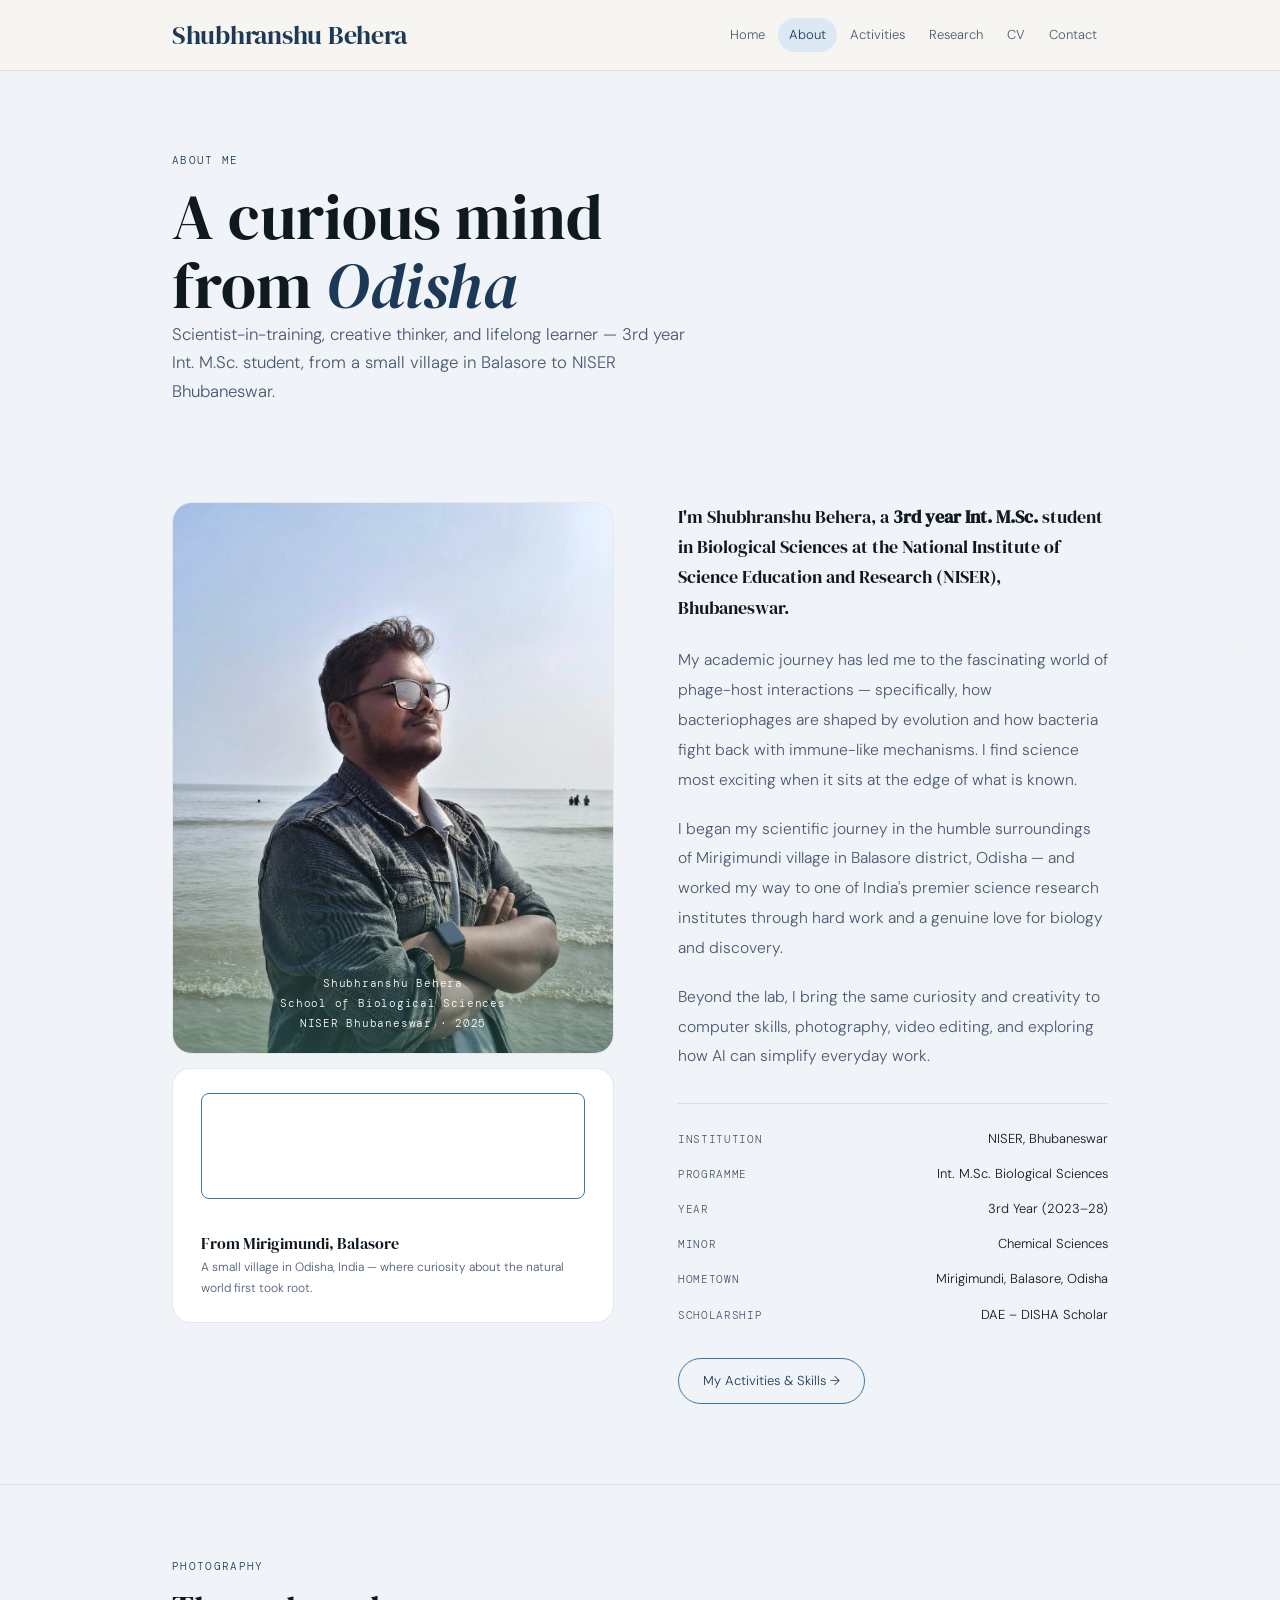
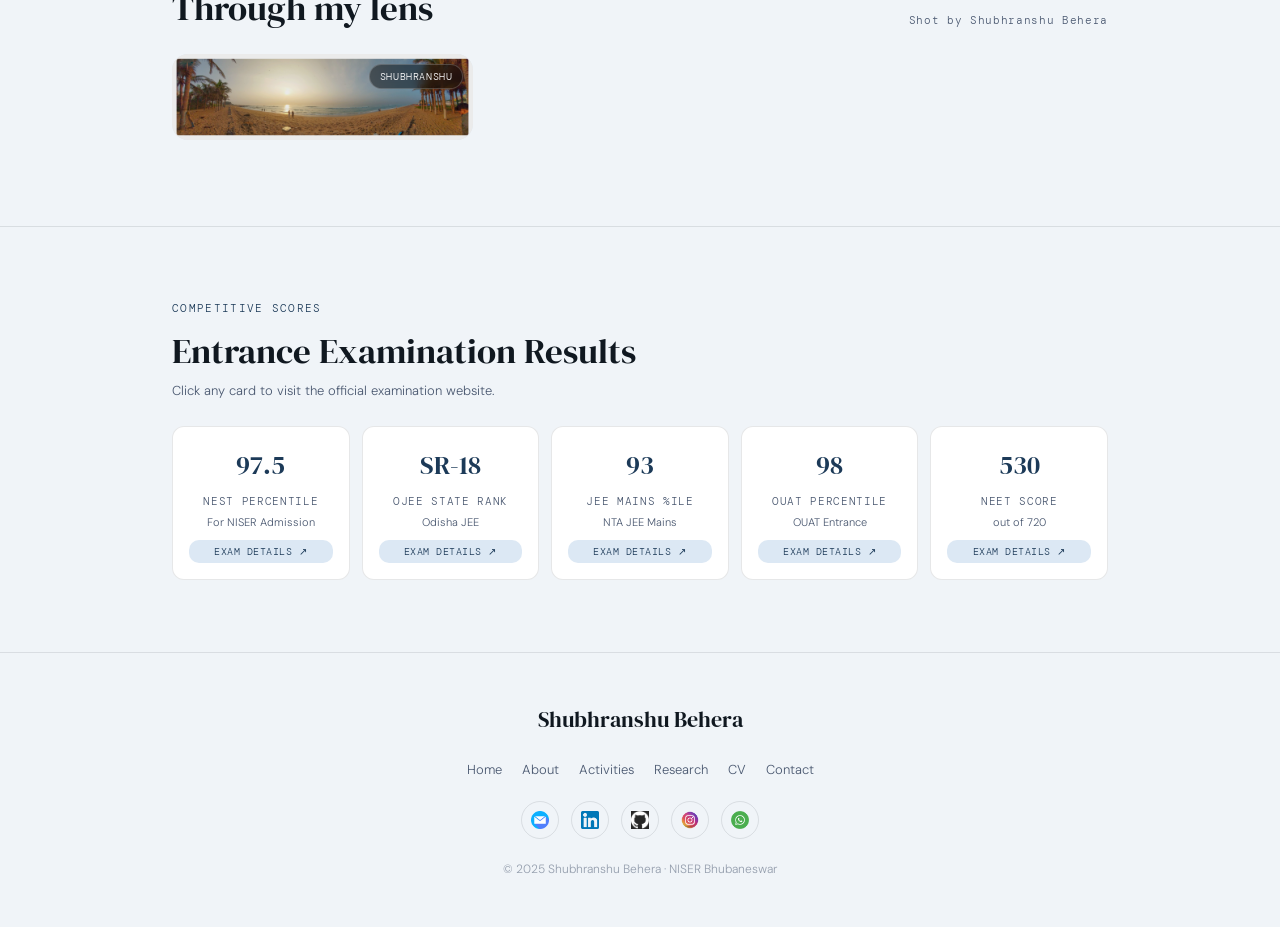
==== commit f05a32a0: "Add files via upload" ====
--- a/about.html
+++ b/about.html
@@ -14,6 +14,7 @@
 
     /* portrait */
     .portrait-area { position: sticky; top: 90px; }
+    @media (max-width: 700px) { .portrait-area { position: static; } }
     .portrait-box {
       background: white; border: 1px solid var(--border);
       border-radius: 20px; aspect-ratio: 4/5;
@@ -61,9 +62,59 @@
     .photo-section-header { display: flex; align-items: flex-end; justify-content: space-between; margin-bottom: 1.5rem; flex-wrap: wrap; gap: 1rem; }
     .photo-add-note { font-family: var(--mono); font-size: 11px; color: var(--ink-muted); letter-spacing: 0.06em; }
 
+    /* Lightbox */
+    .lightbox-overlay {
+      display: none; position: fixed; inset: 0; z-index: 9999;
+      background: rgba(0,0,0,0.93); align-items: center; justify-content: center;
+      flex-direction: column;
+    }
+    .lightbox-overlay.open { display: flex; }
+    .lightbox-img-wrap {
+      position: relative; max-width: 92vw; max-height: 80vh;
+      display: flex; align-items: center; justify-content: center;
+      overflow: hidden; cursor: zoom-in;
+      touch-action: pinch-zoom;
+    }
+    .lightbox-img-wrap img {
+      max-width: 92vw; max-height: 80vh;
+      object-fit: contain; border-radius: 8px;
+      transform-origin: center center;
+      transition: transform 0.2s ease;
+      user-select: none; pointer-events: none;
+    }
+    .lightbox-controls {
+      display: flex; gap: 10px; margin-top: 16px; align-items: center;
+    }
+    .lb-btn {
+      background: rgba(255,255,255,0.12); color: white;
+      border: 1px solid rgba(255,255,255,0.25);
+      padding: 8px 18px; border-radius: 20px; font-size: 13px;
+      cursor: pointer; font-family: var(--mono); letter-spacing: 0.05em;
+      transition: background 0.2s;
+    }
+    .lb-btn:hover { background: rgba(255,255,255,0.22); }
+    .lb-close {
+      position: absolute; top: 16px; right: 20px; font-size: 28px;
+      color: white; cursor: pointer; z-index: 2; background: none; border: none;
+      line-height: 1;
+    }
+    .lb-caption {
+      color: rgba(255,255,255,0.6); font-family: var(--mono);
+      font-size: 11px; letter-spacing: 0.07em; margin-top: 8px; text-align: center;
+    }
+
+    /* Photo items clickable */
+    .photo-item { cursor: pointer; }
+
     /* Entrance scores */
     .section-block-about { padding: 4.5rem 0; border-top: 1px solid var(--border); }
     .scores-grid { display: grid; grid-template-columns: repeat(auto-fit, minmax(150px, 1fr)); gap: 12px; margin-top: 1.5rem; }
+    .sc-exam-btn {
+      display: block; margin-top: 8px; font-size: 10px; font-family: var(--mono);
+      color: var(--teal); letter-spacing: 0.05em; text-transform: uppercase;
+      background: var(--teal-light); padding: 3px 8px; border-radius: 10px;
+      text-align: center;
+    }
   </style>
 </head>
 <body>
@@ -109,7 +160,9 @@
           </div>
 
           <div class="origin-band">
-            <div class="origin-pin">📍</div>
+            <div class="origin-pin">
+              <iframe src="https://www.google.com/maps/embed?pb=!1m14!1m12!1m3!1d2058.027728441557!2d87.0288274506887!3d21.612681474082546!2m3!1f0!2f0!3f0!3m2!1i1024!2i768!4f13.1!5e1!3m2!1sen!2sin!4v1775900049743!5m2!1sen!2sin" width="384" height="106" style="border:1px solid var(--teal-mid); border-radius: 8px;" allowfullscreen="" loading="lazy" referrerpolicy="no-referrer-when-downgrade"></iframe>
+            </div>
             <div class="origin-text">
               <h3>From Mirigimundi, Balasore</h3>
               <p>A small village in Odisha, India — where curiosity about the natural world first took root.</p>
@@ -175,7 +228,7 @@
         <div class="photo-gallery-grid reveal from-scale">
 
           <!-- Photo 1 -->
-          <div class="photo-item">
+          <div class="photo-item" onclick="openLightbox('assets/banner.jpg','RK Beach, Visakhapatnam','Samsung Galaxy A35','2024-2025')">
             <img src="assets/banner.jpg" alt="RK Beach, Visakhapatnam" />
             <div class="photo-credit-corner">Shubhranshu</div>
             <div class="photo-caption">RK Beach, Visakhapatnam</div>
@@ -212,26 +265,31 @@
             <div class="sc-num">97.5</div>
             <div class="sc-label">NEST Percentile</div>
             <div class="sc-sub">For NISER Admission</div>
+            <div class="sc-exam-btn">Exam Details ↗</div>
           </a>
           <a class="score-card-link reveal d1" href="https://ojee.nic.in/" target="_blank">
             <div class="sc-num">SR-18</div>
             <div class="sc-label">OJEE State Rank</div>
             <div class="sc-sub">Odisha JEE</div>
+            <div class="sc-exam-btn">Exam Details ↗</div>
           </a>
           <a class="score-card-link reveal d2" href="https://jeemain.nta.nic.in/" target="_blank">
             <div class="sc-num">93</div>
             <div class="sc-label">JEE Mains %ile</div>
             <div class="sc-sub">NTA JEE Mains</div>
+            <div class="sc-exam-btn">Exam Details ↗</div>
           </a>
           <a class="score-card-link reveal d3" href="https://ouat.ac.in/" target="_blank">
             <div class="sc-num">98</div>
             <div class="sc-label">OUAT Percentile</div>
             <div class="sc-sub">OUAT Entrance</div>
+            <div class="sc-exam-btn">Exam Details ↗</div>
           </a>
           <a class="score-card-link reveal d4" href="https://neet.nta.nic.in/" target="_blank">
             <div class="sc-num">530</div>
             <div class="sc-label">NEET Score</div>
             <div class="sc-sub">out of 720</div>
+            <div class="sc-exam-btn">Exam Details ↗</div>
           </a>
         </div>
       </div>
@@ -251,7 +309,7 @@
         <a href="contact.html">Contact</a>
       </div>
       <div class="footer-social">
-        <a href="mailto:shubhranshu.behera@niser.ac.in" title="Email">
+        <a href="/cdn-cgi/l/email-protection#b1c2d9c4d3d9c3d0dfc2d9c49fd3d4d9d4c3d0f1dfd8c2d4c39fd0d29fd8df" title="Email">
           <img src="assets/email.png" alt="Email" />
         </a>
         <a href="https://www.linkedin.com/in/shubhranshubehera" target="_blank" title="LinkedIn">
@@ -270,7 +328,29 @@
       <div class="footer-copy">© 2025 Shubhranshu Behera · NISER Bhubaneswar</div>
     </div>
   </footer>
+<script src="main.js"></script>
+<div class="lightbox-overlay" id="lightbox" onclick="closeLightboxOutside(event)">
+  <button class="lb-close" onclick="closeLightbox()">×</button>
+  <div class="lightbox-img-wrap" id="lb-img-wrap">
+    <img id="lb-img" src="" alt="" />
+  </div>
+  <div class="lb-caption" id="lb-caption"></div>
+  <div class="lightbox-controls">
+    <button class="lb-btn" onclick="lbZoom(-0.25)">− Zoom Out</button>
+    <button class="lb-btn" onclick="lbZoom(0.25)">+ Zoom In</button>
+    <button class="lb-btn" onclick="lbDownload()">⬇ Download</button>
+  </div>
 </div>
-<script src="main.js"></script>
+<script>
+let lbScale=1,lbSrc="",lbCaption="",lbDevice="",lbYear="";
+function openLightbox(src,caption,device,year){lbSrc=src;lbCaption=caption;lbDevice=device;lbYear=year;lbScale=1;document.getElementById("lb-img").src=src;document.getElementById("lb-img").style.transform="scale(1)";document.getElementById("lb-caption").textContent=caption+" · Shot by Shubhranshu using his "+device+" · "+year;document.getElementById("lightbox").classList.add("open");document.body.style.overflow="hidden";}
+function closeLightbox(){document.getElementById("lightbox").classList.remove("open");document.body.style.overflow="";}
+function closeLightboxOutside(e){if(e.target===document.getElementById("lightbox"))closeLightbox();}
+function lbZoom(delta){lbScale=Math.min(4,Math.max(0.5,lbScale+delta));document.getElementById("lb-img").style.transform="scale("+lbScale+")";}
+document.addEventListener("keydown",e=>{if(e.key==="Escape")closeLightbox();});
+document.addEventListener("DOMContentLoaded",()=>{const wrap=document.getElementById("lb-img-wrap");if(wrap)wrap.addEventListener("wheel",e=>{e.preventDefault();lbZoom(e.deltaY<0?0.15:-0.15);},{passive:false});});
+function lbDownload(){const img=new Image();img.crossOrigin="anonymous";img.onload=function(){const canvas=document.createElement("canvas");canvas.width=img.naturalWidth;canvas.height=img.naturalHeight;const ctx=canvas.getContext("2d");ctx.drawImage(img,0,0);const fs=Math.max(20,Math.round(img.naturalWidth*0.022));ctx.font=fs+"px sans-serif";ctx.fillStyle="rgba(255,255,255,0.8)";ctx.shadowColor="rgba(0,0,0,0.8)";ctx.shadowBlur=8;ctx.fillText("Shot by Shubhranshu using his "+lbDevice+" · "+lbYear+" · "+lbCaption,18,img.naturalHeight-18);const a=document.createElement("a");a.download="shubhranshu-photo.jpg";a.href=canvas.toDataURL("image/jpeg",0.92);a.click();};img.src=lbSrc;}
+</script>
+</div>
 </body>
-</html>
+</html>
--- a/style.css
+++ b/style.css
@@ -823,3 +823,54 @@
   .np-img { min-height: 160px; }
 }
 
+
+/* ── COURSE TAG AS LINK ── */
+a.tag {
+  text-decoration: none; cursor: pointer;
+  transition: border-color 0.2s, background 0.2s, color 0.2s;
+}
+a.tag:hover {
+  border-color: var(--teal-mid);
+  background: var(--teal-light);
+  color: var(--teal);
+}
+
+/* ── IMPROVED LABEL VISIBILITY ON DARK IMAGES ── */
+.intern-img-label {
+  background: rgba(0,0,0,0.60) !important;
+  color: #ffffff !important;
+  text-shadow: 0 1px 4px rgba(0,0,0,0.8) !important;
+  backdrop-filter: blur(4px);
+}
+.skill-img-name {
+  background: rgba(0,0,0,0.55) !important;
+  color: #ffffff !important;
+  text-shadow: 0 1px 5px rgba(0,0,0,0.9) !important;
+  backdrop-filter: blur(3px);
+}
+
+/* ── PHOTO GALLERY GRID ── */
+.photo-gallery-grid {
+  display: grid;
+  grid-template-columns: repeat(auto-fill, minmax(280px, 1fr));
+  gap: 16px;
+}
+.photo-item {
+  border-radius: 14px; overflow: hidden; position: relative;
+  background: var(--teal-light); cursor: pointer;
+  transition: transform 0.3s cubic-bezier(0.22,1,0.36,1), box-shadow 0.3s;
+}
+.photo-item:hover { transform: translateY(-4px); box-shadow: 0 14px 36px rgba(45,106,94,0.15); }
+.photo-item img { width: 100%; display: block; height: auto; }
+.photo-caption {
+  position: absolute; bottom: 0; left: 0; right: 0;
+  padding: 1.25rem 1rem 0.75rem;
+  background: linear-gradient(to top, rgba(0,0,0,0.6), transparent);
+  color: white; font-size: 12px; font-family: var(--mono); letter-spacing: 0.06em;
+}
+.photo-credit-corner {
+  position: absolute; top: 10px; right: 10px;
+  background: rgba(0,0,0,0.45); color: white;
+  font-size: 10px; font-family: var(--mono); letter-spacing: 0.06em;
+  padding: 3px 10px; border-radius: 20px; backdrop-filter: blur(4px);
+}
